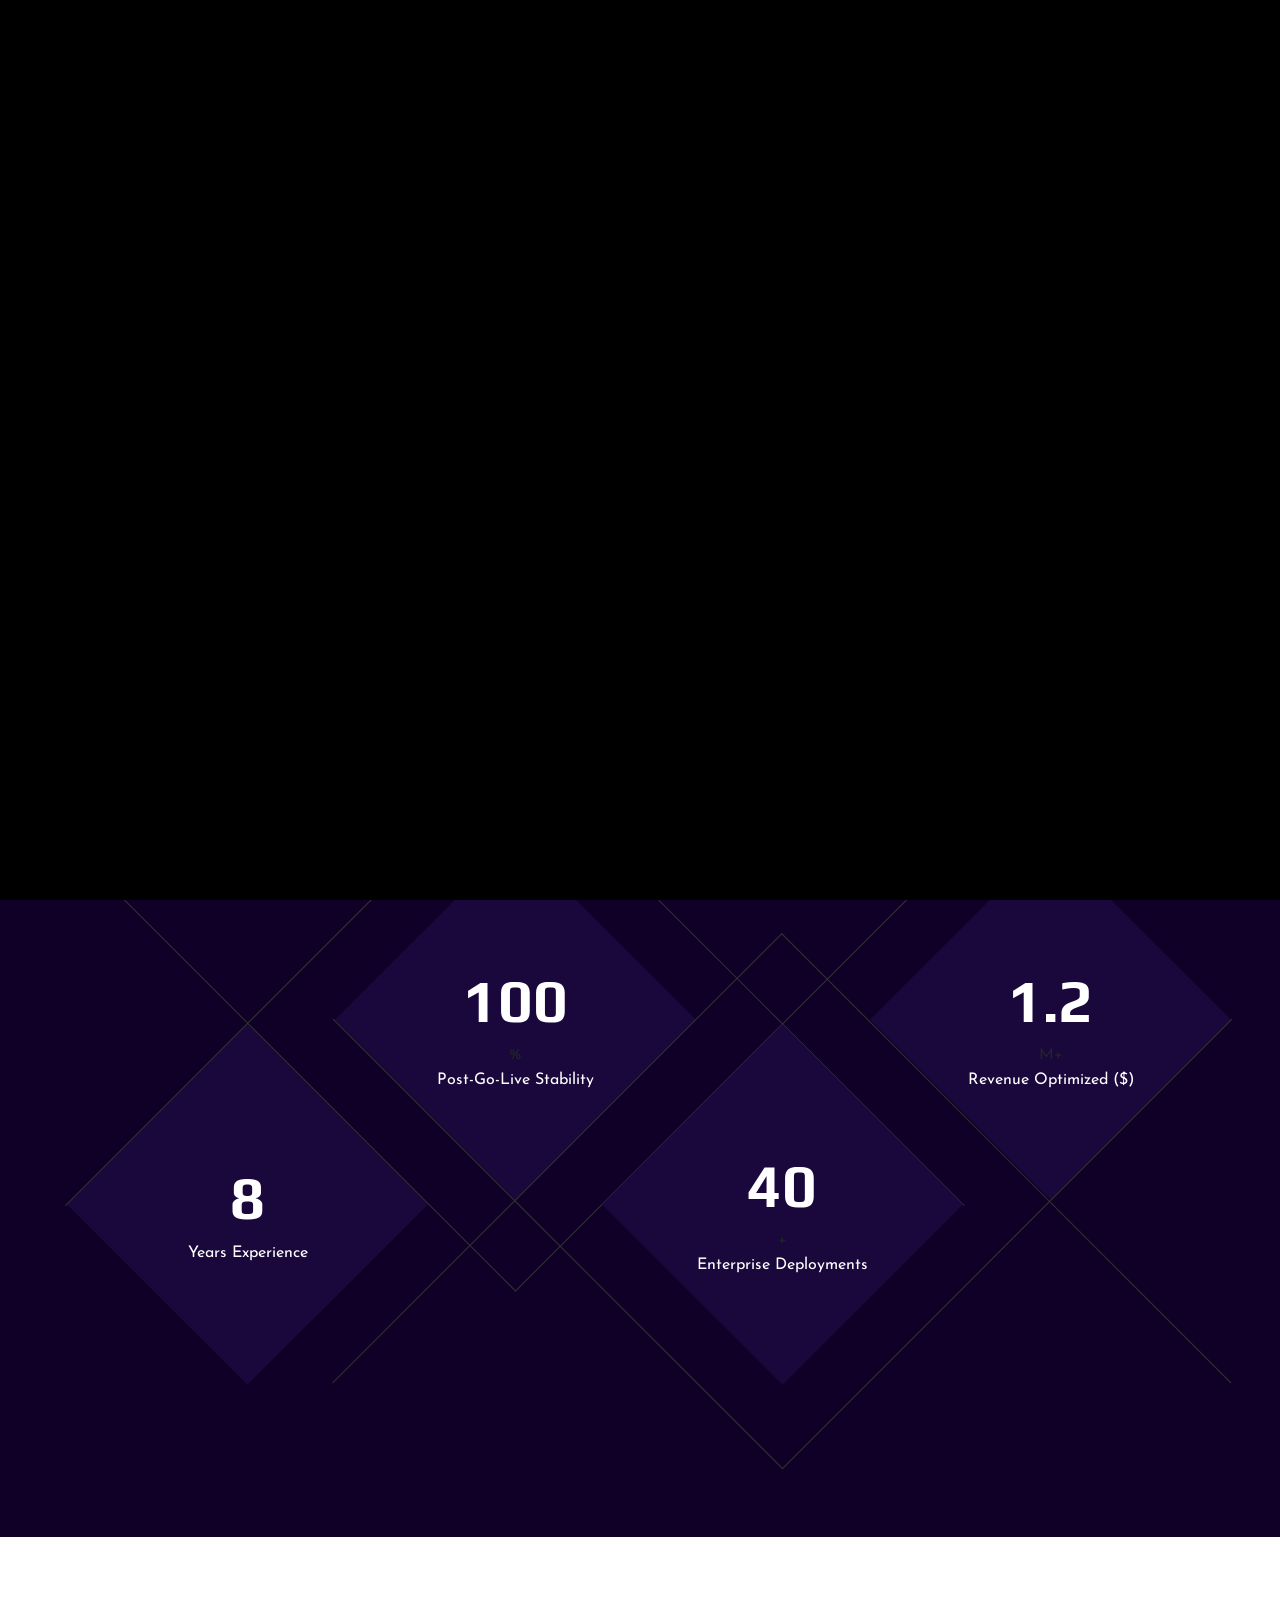
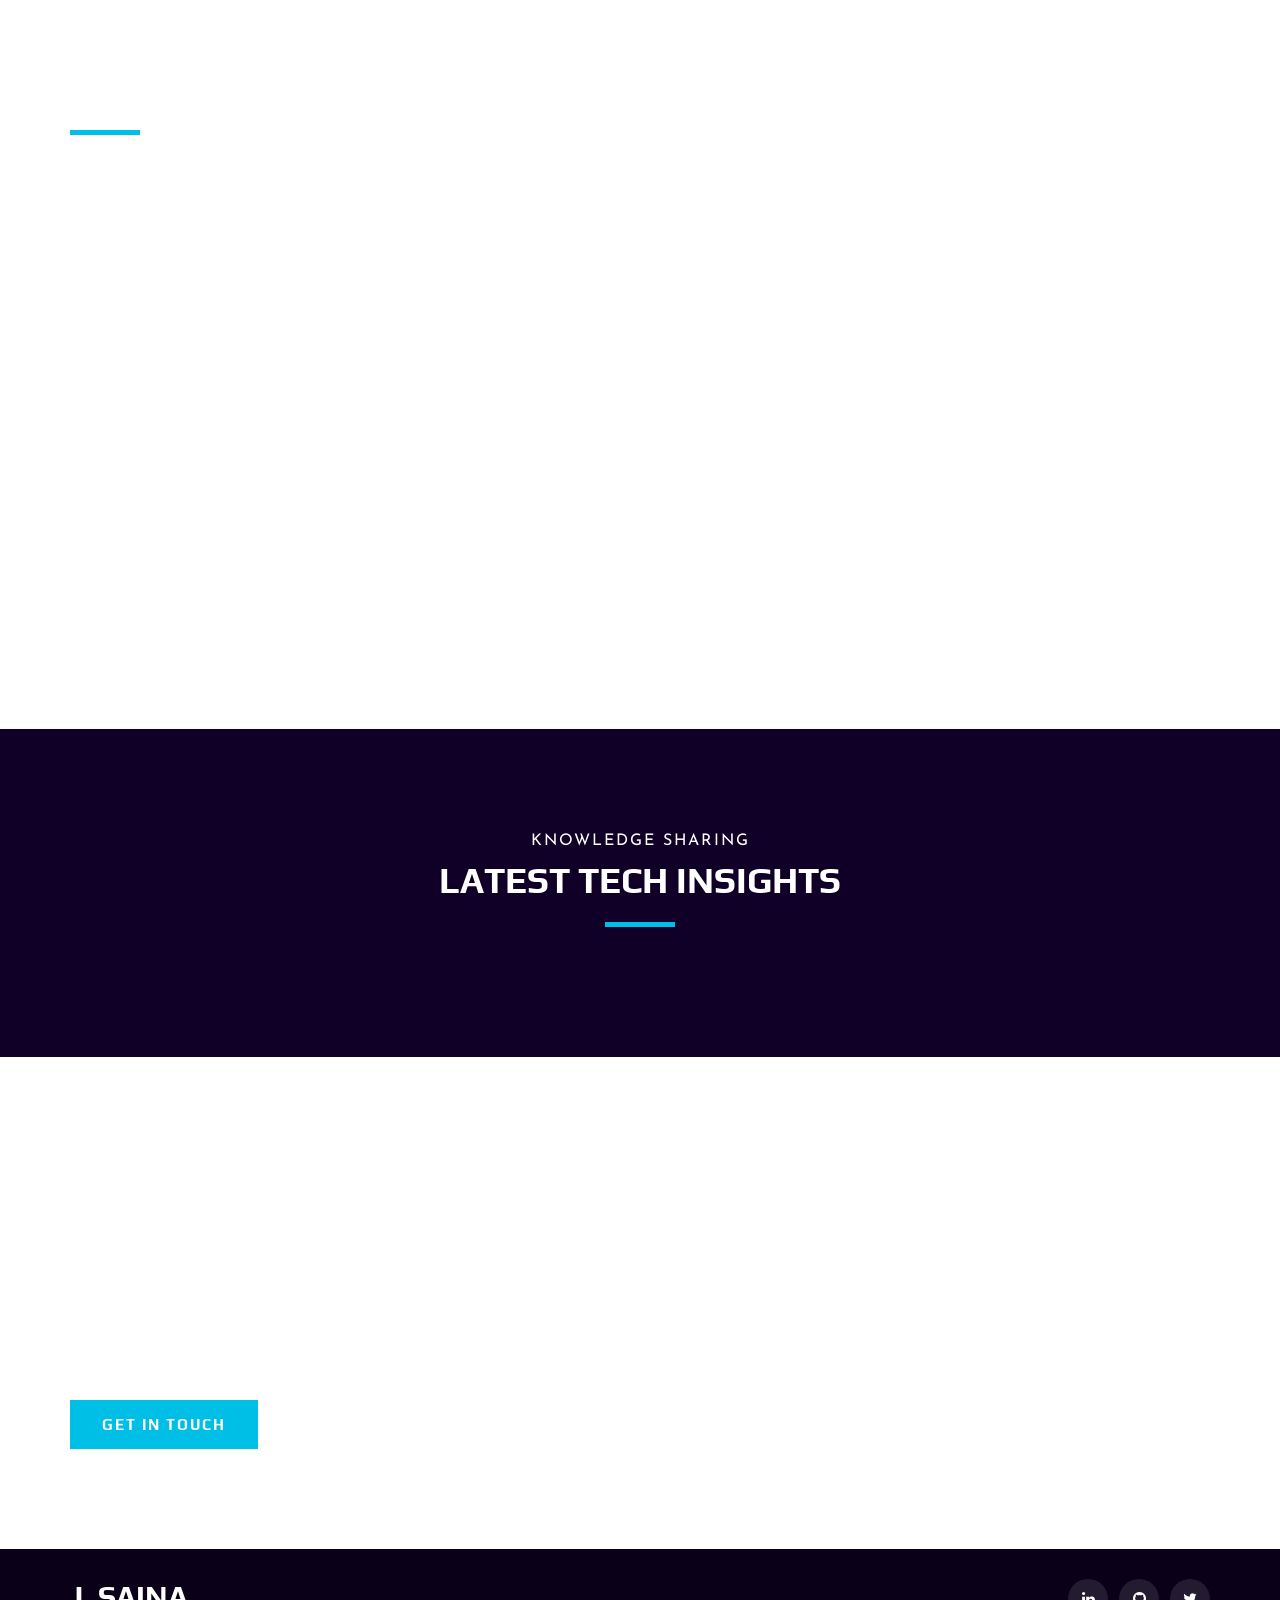
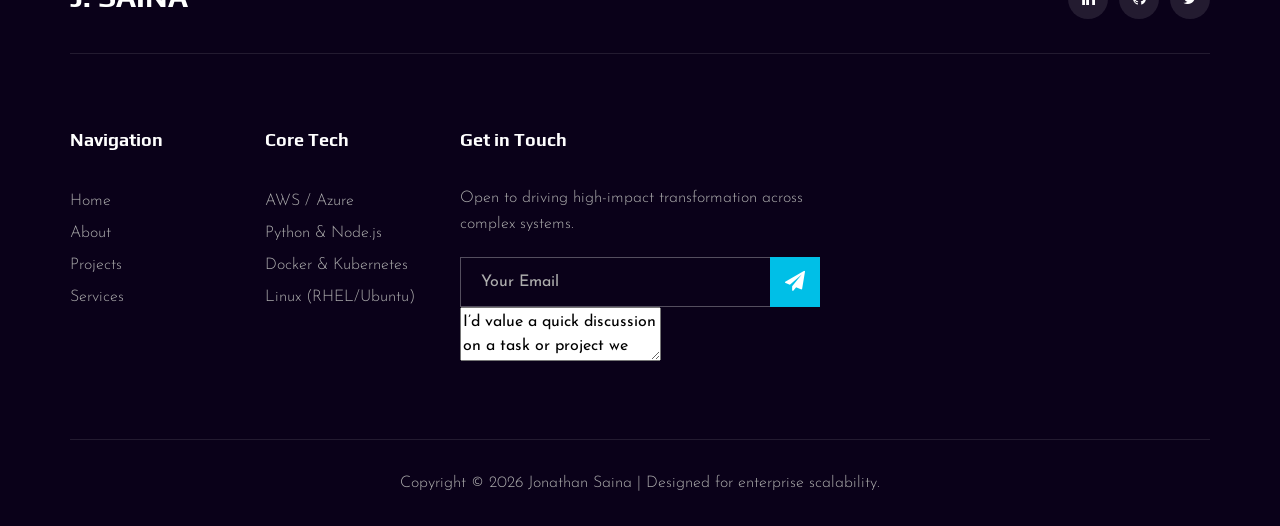
==== index.html @ 9ef4432f "Change title and update footer description Updated the title and modified footer content to reflect " ====
<!DOCTYPE html>
<html lang="en">

<head>
    <meta charset="UTF-8">
    <meta name="description" content="Jonathan Saina - IT Solutions Architect & Linux Engineer">
    <meta name="keywords" content="DevOps, Software Engineering, IT Governance, Data Analytics, Cloud Architecture">
    <meta name="viewport" content="width=device-width, initial-scale=1.0">
    <meta http-equiv="X-UA-Compatible" content="ie=edge">
    <title>Jonathan Saina | Software Engineer</title>

    <link href="https://fonts.googleapis.com/css2?family=Play:wght@400;700&display=swap" rel="stylesheet">
    <link href="https://fonts.googleapis.com/css2?family=Josefin+Sans:wght@300;400;500;600;700&display=swap" rel="stylesheet">

    <link rel="stylesheet" href="css/bootstrap.min.css" type="text/css">
    <link rel="stylesheet" href="css/font-awesome.min.css" type="text/css">
    <link rel="stylesheet" href="css/elegant-icons.css" type="text/css">
    <link rel="stylesheet" href="css/owl.carousel.min.css" type="text/css">
    <link rel="stylesheet" href="css/magnific-popup.css" type="text/css">
    <link rel="stylesheet" href="css/slicknav.min.css" type="text/css">
    <link rel="stylesheet" href="css/style.css" type="text/css">
</head>

<body>
    <div id="preloder">
        <div class="loader"></div>
    </div>

    <header class="header">
        <div class="container">
            <div class="row">
                <div class="col-lg-2">
                    <div class="header__logo">
                        <a href="./index.html"><h3 style="color: white; font-weight: bold;">J. SAINA</h3></a>
                    </div>
                </div>
                <div class="col-lg-10">
                    <div class="header__nav__option">
                        <nav class="header__nav__menu mobile-menu">
                            <ul>
                                <li class="active"><a href="./index.html">Home</a></li>
                                <li><a href="./about.html">About</a></li>
                                <li><a href="./portfolio.html">Projects</a></li>
                                <li><a href="./services.html">Services</a></li>
                                <li><a href="./contact.html">Contact</a></li>
                            </ul>
                        </nav>
                        <div class="header__nav__social">
                            <a href="https://www.linkedin.com/in/sainawj"><i class="fa fa-linkedin"></i></a>
                            <a href="https://github.com/Sainawj"><i class="fa fa-github"></i></a>
                            <a href="mailto:jonathansaina@gmail.com"><i class="fa fa-envelope"></i></a>
                        </div>
                    </div>
                </div>
            </div>
            <div id="mobile-menu-wrap"></div>
        </div>
    </header>

    <section class="hero">
        <div class="hero__slider owl-carousel">
            
                   
            <div class="hero__item set-bg" data-setbg="img/hero/hero-fullstack.jpg">
                <div class="container">
                    <div class="row">
                        <div class="col-lg-6">
                            <div class="hero__text">
                                <h2>Full-Stack Development</h2>
                                <p class="text-white mb-4">Building scalable, end-to-end web applications through seamless integration of frontend interfaces, backend logic, and databases.</p>
                                <a href="#" class="primary-btn">View Projects</a>
                            </div>
                        </div>
                    </div>
                </div>
            </div>
            
            <div class="hero__item set-bg" data-setbg="img/hero/hero-devops.jpg">
                <div class="container">
                    <div class="row">
                        <div class="col-lg-6">
                            <div class="hero__text">
                                <h2>DevOps Engineering</h2>
                                <p class="text-white mb-4">Automating CI/CD pipelines and deploying highly available infrastructure on-prem & Cloud.</p>
                                <a href="./portfolio.html" class="primary-btn">View Projects</a>
                            </div>
                        </div>
                    </div>
                </div>
            </div>
            
            <div class="hero__item set-bg" data-setbg="img/hero/hero-data.jpg">
                <div class="container">
                    <div class="row">
                        <div class="col-lg-6">
                            <div class="hero__text">
                                <h2>Data Analytics</h2>
                                <p class="text-white mb-4">Driving intelligent business decisions through predictive modeling and Power BI visualization.</p>
                                <a href="./portfolio.html" class="primary-btn">See Case Studies</a>
                            </div>
                        </div>
                    </div>
                </div>
            </div>
            
            <div class="hero__item set-bg" data-setbg="img/hero/hero-itgov.jpg">
                <div class="container">
                    <div class="row">
                        <div class="col-lg-6">
                            <div class="hero__text">
                                <h2>IT Governance</h2>
                                <p class="text-white mb-4">Ensuring strategic alignment, risk management, and value delivery through effective frameworks and controls.</p>
                                <a href="./contact.html" class="primary-btn">Let's Connect</a>
                            </div>
                        </div>
                    </div>
                </div>
            </div>

        </div>
    </section>

    <section class="services spad" id="services">
        <div class="container">
            <div class="row">
                <div class="col-lg-4">
                    <div class="services__title">
                        <div class="section-title">
                            <span>Services</span>
                            <h2>What I do.</h2>
                        </div>
                        <p>I deliver end-to-end IT solutions bridging the gap between infrastructure, code, and data. My focus is on operational efficiency, system reliability, and driving actionable enterprise value.</p>
                        <a href="./services.html" class="primary-btn">View all services</a>
                    </div>
                </div>
                <div class="col-lg-8">
                    <div class="row">
                        <div class="col-lg-6 col-md-6 col-sm-6">
                            <div class="services__item">
                                <div class="services__item__icon">
                                    <i class="fa fa-cloud-upload" style="font-size: 40px; color: #007bff;"></i>
                                    <!-- <img src="img/icons/si-1.png" alt=""> -->
                                </div>
                                <h4>Full-Stack Development</h4>
                                <p>Building highly concurrent web apps, RESTful APIs, and microservices using React, Node.js, Python, and scalable databases.</p>
                            </div>
                        </div>
                        <div class="col-lg-6 col-md-6 col-sm-6">
                            <div class="services__item">
                                <div class="services__item__icon">
                                    <i class="fa fa-code" style="font-size: 40px; color: #007bff;"></i>
                                </div>
                                <h4>Cloud & DevOps Engineering</h4>
                                <p>Implementing zero-downtime CI/CD pipelines, container orchestration (Docker/Kubernetes), and infrastructure optimization on AWS/Azure.</p>
                            </div>
                        </div>
                        <div class="col-lg-6 col-md-6 col-sm-6">
                            <div class="services__item">
                                <div class="services__item__icon">
                                    <i class="fa fa-bar-chart" style="font-size: 40px; color: #007bff;"></i>
                                </div>
                                <h4>Machine Learning & Data</h4>
                                <p>Deploying predictive analytics, demand forecasting models, and interactive Power BI dashboards to support data-driven architecture.</p>
                            </div>
                        </div>
                        <div class="col-lg-6 col-md-6 col-sm-6">
                            <div class="services__item">
                                <div class="services__item__icon">
                                    <i class="fa fa-shield" style="font-size: 40px; color: #007bff;"></i>
                                </div>
                                <h4>IT Governance & Change</h4>
                                <p>Facilitating ITIL-aligned change management, CAB sessions, and operational readiness audits to guarantee deployment stability.</p>
                            </div>
                        </div>
                    </div>
                </div>
            </div>
        </div>
    </section>

    <section class="counter">
        <div class="container">
            <div class="counter__content">
                <div class="row">
                    <div class="col-lg-3 col-md-6 col-sm-6">
                        <div class="counter__item">
                            <div class="counter__item__text">
                                <h2 class="counter_num">8</h2>
                                <p>Years Experience</p>
                            </div>
                        </div>
                    </div>
                    <div class="col-lg-3 col-md-6 col-sm-6">
                        <div class="counter__item second__item">
                            <div class="counter__item__text">
                                <h2 class="counter_num">100</h2>
                                <span>%</span>
                                <p>Post-Go-Live Stability</p>
                            </div>
                        </div>
                    </div>
                    <div class="col-lg-3 col-md-6 col-sm-6">
                        <div class="counter__item third__item">
                            <div class="counter__item__text">
                                <h2 class="counter_num">40</h2>
                                <span>+</span>
                                <p>Enterprise Deployments</p>
                            </div>
                        </div>
                    </div>
                    <div class="col-lg-3 col-md-6 col-sm-6">
                        <div class="counter__item four__item">
                            <div class="counter__item__text">
                                <h2 class="counter_num">1.2</h2>
                                <span>M+</span>
                                <p>Revenue Optimized ($)</p>
                            </div>
                        </div>
                    </div>
                </div>
            </div>
        </div>
    </section>

    <section class="team spad set-bg" data-setbg="img/team-bg.jpg">
        <div class="container">
            <div class="row">
                <div class="col-lg-12">
                    <div class="section-title team__title text-center">
                        <span>My Professional Mandate</span>
                        <h2>Architecting Reliability. Driving Innovation.</h2>
                    </div>
                </div>
            </div>

            <div class="row mt-4">
                <div class="col-lg-3 col-md-6 col-sm-6 p-0">
                    <div class="team__item set-bg" data-setbg="img/team/architecture.jpg">
                        <div class="team__item__text">
                            <h4>Architecture</h4>
                            <p>Design scalable, TOGAF-aligned enterprise systems that align perfectly with business intent.</p>
                        </div>
                    </div>
                </div>
                <div class="col-lg-3 col-md-6 col-sm-6 p-0">
                    <div class="team__item team__item--second set-bg" data-setbg="img/team/automation.jpg">
                        <div class="team__item__text">
                            <h4>Automation</h4>
                            <p>Replace manual workloads with robust Python, Bash, and Ansible scripting.</p>
                        </div>
                    </div>
                </div>
                <div class="col-lg-3 col-md-6 col-sm-6 p-0">
                    <div class="team__item team__item--third set-bg" data-setbg="img/team/availability.jpg">
                        <div class="team__item__text">
                            <h4>Availability</h4>
                            <p>Engineer high-availability environments utilizing load balancers, containerization, and strict IAM controls.</p>
                        </div>
                    </div>
                </div>
                <div class="col-lg-3 col-md-6 col-sm-6 p-0">
                    <div class="team__item team__item--four set-bg" data-setbg="img/team/agility.jpg">
                        <div class="team__item__text">
                            <h4>Agility</h4>
                            <p>Lead cross-functional Scrum teams to deliver rapid, iteration-based software solutions.</p>
                        </div>
                    </div>
                </div>
            </div>
        </div>
    </section>

    <section class="latest spad">
        <div class="container">
            <div class="row">
                <div class="col-lg-12">
                    <div class="section-title center-title">
                        <span>Knowledge Sharing</span>
                        <h2>Latest Tech Insights</h2>
                    </div>
                </div>
            </div>
            <div class="row">
                <div class="latest__slider owl-carousel">
                    <div class="col-lg-4">
                        <div class="blog__item latest__item">
                            <h4>Achieving Zero Post-Go-Live Incidents in Enterprise Environments</h4>
                            <ul>
                                <li>Architecture</li>
                                <li>ITIL</li>
                            </ul>
                            <p>A deep dive into how structured CAB validation and operational readiness checks can completely eliminate deployment fallout...</p>
                            <a href="#">Read more <span class="arrow_right"></span></a>
                        </div>
                    </div>
                    <div class="col-lg-4">
                        <div class="blog__item latest__item">
                            <h4>Virtualization ROI: Reducing IT Procurement Costs by 40%</h4>
                            <ul>
                                <li>VMware</li>
                                <li>Cloud Cost Ops</li>
                            </ul>
                            <p>Examining the financial and performance impact of migrating legacy physical infrastructure to scalable virtual servers...</p>
                            <a href="#">Read more <span class="arrow_right"></span></a>
                        </div>
                    </div>
                    <div class="col-lg-4">
                        <div class="blog__item latest__item">
                            <h4>Microservices in Practice: Docker & React E-commerce Scaling</h4>
                            <ul>
                                <li>Node.js</li>
                                <li>Kubernetes</li>
                            </ul>
                            <p>How breaking down monolithic applications into containerized microservices enables faster versioning and robust payment protection...</p>
                            <a href="#">Read more <span class="arrow_right"></span></a>
                        </div>
                    </div>
                </div>
            </div>
        </div>
    </section>

    <section class="callto spad set-bg" data-setbg="img/callto-bg.jpg">
        <div class="container">
            <div class="row">
                <div class="col-lg-8">
                    <div class="callto__text">
                        <h2>Ready to scale your enterprise infrastructure?</h2>
                        <p>Let's build secure, automated, and high-performance solutions together.</p>
                        <a href="./contact.html">Get in Touch</a>
                    </div>
                </div>
            </div>
        </div>
    </section>

    <footer class="footer">
        <div class="container">
            <div class="footer__top">
                <div class="row">
                    <div class="col-lg-6 col-md-6">
                        <div class="footer__top__logo">
                            <a href="#"><h3 style="color: white; font-weight: bold;">J. SAINA</h3></a>
                        </div>
                    </div>
                    <div class="col-lg-6 col-md-6">
                        <div class="footer__top__social">
                            <a href="#"><i class="fa fa-linkedin"></i></a>
                            <a href="#"><i class="fa fa-github"></i></a>
                            <a href="#"><i class="fa fa-twitter"></i></a>
                        </div>
                    </div>
                </div>
            </div>
            <div class="footer__option">
                <div class="row">
                    <div class="col-lg-2 col-md-3 col-sm-3">
                        <div class="footer__option__item">
                            <h5>Navigation</h5>
                            <ul>
                                <li><a href="./index.html">Home</a></li>
                                <li><a href="./about.html">About</a></li>
                                <li><a href="./portfolio.html">Projects</a></li>
                                <li><a href="./services.html">Services</a></li>
                            </ul>
                        </div>
                    </div>
                    <div class="col-lg-2 col-md-3 col-sm-3">
                        <div class="footer__option__item">
                            <h5>Core Tech</h5>
                            <ul>
                                <li><a href="#">AWS / Azure</a></li>
                                <li><a href="#">Python & Node.js</a></li>
                                <li><a href="#">Docker & Kubernetes</a></li>
                                <li><a href="#">Linux (RHEL/Ubuntu)</a></li>
                            </ul>
                        </div>
                    </div>
                    <div class="col-lg-4 col-md-12">
                        <div class="footer__option__item">
                            <h5>Get in Touch</h5>
                            <p>Open to driving high-impact transformation across complex systems.</p>
                            <form action="https://formspree.io/f/xdawybbq" method="POST">
                                <input type="email" name="email" placeholder="Your Email" required>
                                    <textarea name="message">I’d value a quick discussion on a task or project we could collaborate on.</textarea>
                                    <button type="submit"><i class="fa fa-send"></i></button>
                            </form>
                        </div>
                    </div>
                </div>
            </div>
            <div class="footer__copyright">
                <div class="row">
                    <div class="col-lg-12 text-center">
                        <p class="footer__copyright__text">Copyright &copy;
                            <script>
                                document.write(new Date().getFullYear());
                            </script>
                            Jonathan Saina | Designed for enterprise scalability.
                        </p>
                    </div>
                </div>
            </div>
        </div>
    </footer>

    <script src="js/jquery-3.3.1.min.js"></script>
    <script src="js/bootstrap.min.js"></script>
    <script src="js/jquery.magnific-popup.min.js"></script>
    <script src="js/mixitup.min.js"></script>
    <script src="js/masonry.pkgd.min.js"></script>
    <script src="js/jquery.slicknav.js"></script>
    <script src="js/owl.carousel.min.js"></script>
    <script src="js/main.js"></script>
</body>

</html>
---- css/elegant-icons.css ----
@font-face {
	font-family: 'ElegantIcons';
	src:url('../fonts/ElegantIcons.eot');
	src:url('../fonts/ElegantIcons.eot?#iefix') format('embedded-opentype'),
		url('../fonts/ElegantIcons.woff') format('woff'),
		url('../fonts/ElegantIcons.ttf') format('truetype'),
		url('../fonts/ElegantIcons.svg#ElegantIcons') format('svg');
	font-weight: normal;
	font-style: normal;
}

/* Use the following CSS code if you want to use data attributes for inserting your icons */
[data-icon]:before {
	font-family: 'ElegantIcons';
	content: attr(data-icon);
	speak: none;
	font-weight: normal;
	font-variant: normal;
	text-transform: none;
	line-height: 1;
	-webkit-font-smoothing: antialiased;
	-moz-osx-font-smoothing: grayscale;
}

/* Use the following CSS code if you want to have a class per icon */
/*
Instead of a list of all class selectors,
you can use the generic selector below, but it's slower:
[class*="your-class-prefix"] {
*/
.arrow_up, .arrow_down, .arrow_left, .arrow_right, .arrow_left-up, .arrow_right-up, .arrow_right-down, .arrow_left-down, .arrow-up-down, .arrow_up-down_alt, .arrow_left-right_alt, .arrow_left-right, .arrow_expand_alt2, .arrow_expand_alt, .arrow_condense, .arrow_expand, .arrow_move, .arrow_carrot-up, .arrow_carrot-down, .arrow_carrot-left, .arrow_carrot-right, .arrow_carrot-2up, .arrow_carrot-2down, .arrow_carrot-2left, .arrow_carrot-2right, .arrow_carrot-up_alt2, .arrow_carrot-down_alt2, .arrow_carrot-left_alt2, .arrow_carrot-right_alt2, .arrow_carrot-2up_alt2, .arrow_carrot-2down_alt2, .arrow_carrot-2left_alt2, .arrow_carrot-2right_alt2, .arrow_triangle-up, .arrow_triangle-down, .arrow_triangle-left, .arrow_triangle-right, .arrow_triangle-up_alt2, .arrow_triangle-down_alt2, .arrow_triangle-left_alt2, .arrow_triangle-right_alt2, .arrow_back, .icon_minus-06, .icon_plus, .icon_close, .icon_check, .icon_minus_alt2, .icon_plus_alt2, .icon_close_alt2, .icon_check_alt2, .icon_zoom-out_alt, .icon_zoom-in_alt, .icon_search, .icon_box-empty, .icon_box-selected, .icon_minus-box, .icon_plus-box, .icon_box-checked, .icon_circle-empty, .icon_circle-slelected, .icon_stop_alt2, .icon_stop, .icon_pause_alt2, .icon_pause, .icon_menu, .icon_menu-square_alt2, .icon_menu-circle_alt2, .icon_ul, .icon_ol, .icon_adjust-horiz, .icon_adjust-vert, .icon_document_alt, .icon_documents_alt, .icon_pencil, .icon_pencil-edit_alt, .icon_pencil-edit, .icon_folder-alt, .icon_folder-open_alt, .icon_folder-add_alt, .icon_info_alt, .icon_error-oct_alt, .icon_error-circle_alt, .icon_error-triangle_alt, .icon_question_alt2, .icon_question, .icon_comment_alt, .icon_chat_alt, .icon_vol-mute_alt, .icon_volume-low_alt, .icon_volume-high_alt, .icon_quotations, .icon_quotations_alt2, .icon_clock_alt, .icon_lock_alt, .icon_lock-open_alt, .icon_key_alt, .icon_cloud_alt, .icon_cloud-upload_alt, .icon_cloud-download_alt, .icon_image, .icon_images, .icon_lightbulb_alt, .icon_gift_alt, .icon_house_alt, .icon_genius, .icon_mobile, .icon_tablet, .icon_laptop, .icon_desktop, .icon_camera_alt, .icon_mail_alt, .icon_cone_alt, .icon_ribbon_alt, .icon_bag_alt, .icon_creditcard, .icon_cart_alt, .icon_paperclip, .icon_tag_alt, .icon_tags_alt, .icon_trash_alt, .icon_cursor_alt, .icon_mic_alt, .icon_compass_alt, .icon_pin_alt, .icon_pushpin_alt, .icon_map_alt, .icon_drawer_alt, .icon_toolbox_alt, .icon_book_alt, .icon_calendar, .icon_film, .icon_table, .icon_contacts_alt, .icon_headphones, .icon_lifesaver, .icon_piechart, .icon_refresh, .icon_link_alt, .icon_link, .icon_loading, .icon_blocked, .icon_archive_alt, .icon_heart_alt, .icon_star_alt, .icon_star-half_alt, .icon_star, .icon_star-half, .icon_tools, .icon_tool, .icon_cog, .icon_cogs, .arrow_up_alt, .arrow_down_alt, .arrow_left_alt, .arrow_right_alt, .arrow_left-up_alt, .arrow_right-up_alt, .arrow_right-down_alt, .arrow_left-down_alt, .arrow_condense_alt, .arrow_expand_alt3, .arrow_carrot_up_alt, .arrow_carrot-down_alt, .arrow_carrot-left_alt, .arrow_carrot-right_alt, .arrow_carrot-2up_alt, .arrow_carrot-2dwnn_alt, .arrow_carrot-2left_alt, .arrow_carrot-2right_alt, .arrow_triangle-up_alt, .arrow_triangle-down_alt, .arrow_triangle-left_alt, .arrow_triangle-right_alt, .icon_minus_alt, .icon_plus_alt, .icon_close_alt, .icon_check_alt, .icon_zoom-out, .icon_zoom-in, .icon_stop_alt, .icon_menu-square_alt, .icon_menu-circle_alt, .icon_document, .icon_documents, .icon_pencil_alt, .icon_folder, .icon_folder-open, .icon_folder-add, .icon_folder_upload, .icon_folder_download, .icon_info, .icon_error-circle, .icon_error-oct, .icon_error-triangle, .icon_question_alt, .icon_comment, .icon_chat, .icon_vol-mute, .icon_volume-low, .icon_volume-high, .icon_quotations_alt, .icon_clock, .icon_lock, .icon_lock-open, .icon_key, .icon_cloud, .icon_cloud-upload, .icon_cloud-download, .icon_lightbulb, .icon_gift, .icon_house, .icon_camera, .icon_mail, .icon_cone, .icon_ribbon, .icon_bag, .icon_cart, .icon_tag, .icon_tags, .icon_trash, .icon_cursor, .icon_mic, .icon_compass, .icon_pin, .icon_pushpin, .icon_map, .icon_drawer, .icon_toolbox, .icon_book, .icon_contacts, .icon_archive, .icon_heart, .icon_profile, .icon_group, .icon_grid-2x2, .icon_grid-3x3, .icon_music, .icon_pause_alt, .icon_phone, .icon_upload, .icon_download, .social_facebook, .social_twitter, .social_pinterest, .social_googleplus, .social_tumblr, .social_tumbleupon, .social_wordpress, .social_instagram, .social_dribbble, .social_vimeo, .social_linkedin, .social_rss, .social_deviantart, .social_share, .social_myspace, .social_skype, .social_youtube, .social_picassa, .social_googledrive, .social_flickr, .social_blogger, .social_spotify, .social_delicious, .social_facebook_circle, .social_twitter_circle, .social_pinterest_circle, .social_googleplus_circle, .social_tumblr_circle, .social_stumbleupon_circle, .social_wordpress_circle, .social_instagram_circle, .social_dribbble_circle, .social_vimeo_circle, .social_linkedin_circle, .social_rss_circle, .social_deviantart_circle, .social_share_circle, .social_myspace_circle, .social_skype_circle, .social_youtube_circle, .social_picassa_circle, .social_googledrive_alt2, .social_flickr_circle, .social_blogger_circle, .social_spotify_circle, .social_delicious_circle, .social_facebook_square, .social_twitter_square, .social_pinterest_square, .social_googleplus_square, .social_tumblr_square, .social_stumbleupon_square, .social_wordpress_square, .social_instagram_square, .social_dribbble_square, .social_vimeo_square, .social_linkedin_square, .social_rss_square, .social_deviantart_square, .social_share_square, .social_myspace_square, .social_skype_square, .social_youtube_square, .social_picassa_square, .social_googledrive_square, .social_flickr_square, .social_blogger_square, .social_spotify_square, .social_delicious_square, .icon_printer, .icon_calulator, .icon_building, .icon_floppy, .icon_drive, .icon_search-2, .icon_id, .icon_id-2, .icon_puzzle, .icon_like, .icon_dislike, .icon_mug, .icon_currency, .icon_wallet, .icon_pens, .icon_easel, .icon_flowchart, .icon_datareport, .icon_briefcase, .icon_shield, .icon_percent, .icon_globe, .icon_globe-2, .icon_target, .icon_hourglass, .icon_balance, .icon_rook, .icon_printer-alt, .icon_calculator_alt, .icon_building_alt, .icon_floppy_alt, .icon_drive_alt, .icon_search_alt, .icon_id_alt, .icon_id-2_alt, .icon_puzzle_alt, .icon_like_alt, .icon_dislike_alt, .icon_mug_alt, .icon_currency_alt, .icon_wallet_alt, .icon_pens_alt, .icon_easel_alt, .icon_flowchart_alt, .icon_datareport_alt, .icon_briefcase_alt, .icon_shield_alt, .icon_percent_alt, .icon_globe_alt, .icon_clipboard {
	font-family: 'ElegantIcons';
	speak: none;
	font-style: normal;
	font-weight: normal;
	font-variant: normal;
	text-transform: none;
	line-height: 1;
	-webkit-font-smoothing: antialiased;
}
.arrow_up:before {
	content: "\21";
}
.arrow_down:before {
	content: "\22";
}
.arrow_left:before {
	content: "\23";
}
.arrow_right:before {
	content: "\24";
}
.arrow_left-up:before {
	content: "\25";
}
.arrow_right-up:before {
	content: "\26";
}
.arrow_right-down:before {
	content: "\27";
}
.arrow_left-down:before {
	content: "\28";
}
.arrow-up-down:before {
	content: "\29";
}
.arrow_up-down_alt:before {
	content: "\2a";
}
.arrow_left-right_alt:before {
	content: "\2b";
}
.arrow_left-right:before {
	content: "\2c";
}
.arrow_expand_alt2:before {
	content: "\2d";
}
.arrow_expand_alt:before {
	content: "\2e";
}
.arrow_condense:before {
	content: "\2f";
}
.arrow_expand:before {
	content: "\30";
}
.arrow_move:before {
	content: "\31";
}
.arrow_carrot-up:before {
	content: "\32";
}
.arrow_carrot-down:before {
	content: "\33";
}
.arrow_carrot-left:before {
	content: "\34";
}
.arrow_carrot-right:before {
	content: "\35";
}
.arrow_carrot-2up:before {
	content: "\36";
}
.arrow_carrot-2down:before {
	content: "\37";
}
.arrow_carrot-2left:before {
	content: "\38";
}
.arrow_carrot-2right:before {
	content: "\39";
}
.arrow_carrot-up_alt2:before {
	content: "\3a";
}
.arrow_carrot-down_alt2:before {
	content: "\3b";
}
.arrow_carrot-left_alt2:before {
	content: "\3c";
}
.arrow_carrot-right_alt2:before {
	content: "\3d";
}
.arrow_carrot-2up_alt2:before {
	content: "\3e";
}
.arrow_carrot-2down_alt2:before {
	content: "\3f";
}
.arrow_carrot-2left_alt2:before {
	content: "\40";
}
.arrow_carrot-2right_alt2:before {
	content: "\41";
}
.arrow_triangle-up:before {
	content: "\42";
}
.arrow_triangle-down:before {
	content: "\43";
}
.arrow_triangle-left:before {
	content: "\44";
}
.arrow_triangle-right:before {
	content: "\45";
}
.arrow_triangle-up_alt2:before {
	content: "\46";
}
.arrow_triangle-down_alt2:before {
	content: "\47";
}
.arrow_triangle-left_alt2:before {
	content: "\48";
}
.arrow_triangle-right_alt2:before {
	content: "\49";
}
.arrow_back:before {
	content: "\4a";
}
.icon_minus-06:before {
	content: "\4b";
}
.icon_plus:before {
	content: "\4c";
}
.icon_close:before {
	content: "\4d";
}
.icon_check:before {
	content: "\4e";
}
.icon_minus_alt2:before {
	content: "\4f";
}
.icon_plus_alt2:before {
	content: "\50";
}
.icon_close_alt2:before {
	content: "\51";
}
.icon_check_alt2:before {
	content: "\52";
}
.icon_zoom-out_alt:before {
	content: "\53";
}
.icon_zoom-in_alt:before {
	content: "\54";
}
.icon_search:before {
	content: "\55";
}
.icon_box-empty:before {
	content: "\56";
}
.icon_box-selected:before {
	content: "\57";
}
.icon_minus-box:before {
	content: "\58";
}
.icon_plus-box:before {
	content: "\59";
}
.icon_box-checked:before {
	content: "\5a";
}
.icon_circle-empty:before {
	content: "\5b";
}
.icon_circle-slelected:before {
	content: "\5c";
}
.icon_stop_alt2:before {
	content: "\5d";
}
.icon_stop:before {
	content: "\5e";
}
.icon_pause_alt2:before {
	content: "\5f";
}
.icon_pause:before {
	content: "\60";
}
.icon_menu:before {
	content: "\61";
}
.icon_menu-square_alt2:before {
	content: "\62";
}
.icon_menu-circle_alt2:before {
	content: "\63";
}
.icon_ul:before {
	content: "\64";
}
.icon_ol:before {
	content: "\65";
}
.icon_adjust-horiz:before {
	content: "\66";
}
.icon_adjust-vert:before {
	content: "\67";
}
.icon_document_alt:before {
	content: "\68";
}
.icon_documents_alt:before {
	content: "\69";
}
.icon_pencil:before {
	content: "\6a";
}
.icon_pencil-edit_alt:before {
	content: "\6b";
}
.icon_pencil-edit:before {
	content: "\6c";
}
.icon_folder-alt:before {
	content: "\6d";
}
.icon_folder-open_alt:before {
	content: "\6e";
}
.icon_folder-add_alt:before {
	content: "\6f";
}
.icon_info_alt:before {
	content: "\70";
}
.icon_error-oct_alt:before {
	content: "\71";
}
.icon_error-circle_alt:before {
	content: "\72";
}
.icon_error-triangle_alt:before {
	content: "\73";
}
.icon_question_alt2:before {
	content: "\74";
}
.icon_question:before {
	content: "\75";
}
.icon_comment_alt:before {
	content: "\76";
}
.icon_chat_alt:before {
	content: "\77";
}
.icon_vol-mute_alt:before {
	content: "\78";
}
.icon_volume-low_alt:before {
	content: "\79";
}
.icon_volume-high_alt:before {
	content: "\7a";
}
.icon_quotations:before {
	content: "\7b";
}
.icon_quotations_alt2:before {
	content: "\7c";
}
.icon_clock_alt:before {
	content: "\7d";
}
.icon_lock_alt:before {
	content: "\7e";
}
.icon_lock-open_alt:before {
	content: "\e000";
}
.icon_key_alt:before {
	content: "\e001";
}
.icon_cloud_alt:before {
	content: "\e002";
}
.icon_cloud-upload_alt:before {
	content: "\e003";
}
.icon_cloud-download_alt:before {
	content: "\e004";
}
.icon_image:before {
	content: "\e005";
}
.icon_images:before {
	content: "\e006";
}
.icon_lightbulb_alt:before {
	content: "\e007";
}
.icon_gift_alt:before {
	content: "\e008";
}
.icon_house_alt:before {
	content: "\e009";
}
.icon_genius:before {
	content: "\e00a";
}
.icon_mobile:before {
	content: "\e00b";
}
.icon_tablet:before {
	content: "\e00c";
}
.icon_laptop:before {
	content: "\e00d";
}
.icon_desktop:before {
	content: "\e00e";
}
.icon_camera_alt:before {
	content: "\e00f";
}
.icon_mail_alt:before {
	content: "\e010";
}
.icon_cone_alt:before {
	content: "\e011";
}
.icon_ribbon_alt:before {
	content: "\e012";
}
.icon_bag_alt:before {
	content: "\e013";
}
.icon_creditcard:before {
	content: "\e014";
}
.icon_cart_alt:before {
	content: "\e015";
}
.icon_paperclip:before {
	content: "\e016";
}
.icon_tag_alt:before {
	content: "\e017";
}
.icon_tags_alt:before {
	content: "\e018";
}
.icon_trash_alt:before {
	content: "\e019";
}
.icon_cursor_alt:before {
	content: "\e01a";
}
.icon_mic_alt:before {
	content: "\e01b";
}
.icon_compass_alt:before {
	content: "\e01c";
}
.icon_pin_alt:before {
	content: "\e01d";
}
.icon_pushpin_alt:before {
	content: "\e01e";
}
.icon_map_alt:before {
	content: "\e01f";
}
.icon_drawer_alt:before {
	content: "\e020";
}
.icon_toolbox_alt:before {
	content: "\e021";
}
.icon_book_alt:before {
	content: "\e022";
}
.icon_calendar:before {
	content: "\e023";
}
.icon_film:before {
	content: "\e024";
}
.icon_table:before {
	content: "\e025";
}
.icon_contacts_alt:before {
	content: "\e026";
}
.icon_headphones:before {
	content: "\e027";
}
.icon_lifesaver:before {
	content: "\e028";
}
.icon_piechart:before {
	content: "\e029";
}
.icon_refresh:before {
	content: "\e02a";
}
.icon_link_alt:before {
	content: "\e02b";
}
.icon_link:before {
	content: "\e02c";
}
.icon_loading:before {
	content: "\e02d";
}
.icon_blocked:before {
	content: "\e02e";
}
.icon_archive_alt:before {
	content: "\e02f";
}
.icon_heart_alt:before {
	content: "\e030";
}
.icon_star_alt:before {
	content: "\e031";
}
.icon_star-half_alt:before {
	content: "\e032";
}
.icon_star:before {
	content: "\e033";
}
.icon_star-half:before {
	content: "\e034";
}
.icon_tools:before {
	content: "\e035";
}
.icon_tool:before {
	content: "\e036";
}
.icon_cog:before {
	content: "\e037";
}
.icon_cogs:before {
	content: "\e038";
}
.arrow_up_alt:before {
	content: "\e039";
}
.arrow_down_alt:before {
	content: "\e03a";
}
.arrow_left_alt:before {
	content: "\e03b";
}
.arrow_right_alt:before {
	content: "\e03c";
}
.arrow_left-up_alt:before {
	content: "\e03d";
}
.arrow_right-up_alt:before {
	content: "\e03e";
}
.arrow_right-down_alt:before {
	content: "\e03f";
}
.arrow_left-down_alt:before {
	content: "\e040";
}
.arrow_condense_alt:before {
	content: "\e041";
}
.arrow_expand_alt3:before {
	content: "\e042";
}
.arrow_carrot_up_alt:before {
	content: "\e043";
}
.arrow_carrot-down_alt:before {
	content: "\e044";
}
.arrow_carrot-left_alt:before {
	content: "\e045";
}
.arrow_carrot-right_alt:before {
	content: "\e046";
}
.arrow_carrot-2up_alt:before {
	content: "\e047";
}
.arrow_carrot-2dwnn_alt:before {
	content: "\e048";
}
.arrow_carrot-2left_alt:before {
	content: "\e049";
}
.arrow_carrot-2right_alt:before {
	content: "\e04a";
}
.arrow_triangle-up_alt:before {
	content: "\e04b";
}
.arrow_triangle-down_alt:before {
	content: "\e04c";
}
.arrow_triangle-left_alt:before {
	content: "\e04d";
}
.arrow_triangle-right_alt:before {
	content: "\e04e";
}
.icon_minus_alt:before {
	content: "\e04f";
}
.icon_plus_alt:before {
	content: "\e050";
}
.icon_close_alt:before {
	content: "\e051";
}
.icon_check_alt:before {
	content: "\e052";
}
.icon_zoom-out:before {
	content: "\e053";
}
.icon_zoom-in:before {
	content: "\e054";
}
.icon_stop_alt:before {
	content: "\e055";
}
.icon_menu-square_alt:before {
	content: "\e056";
}
.icon_menu-circle_alt:before {
	content: "\e057";
}
.icon_document:before {
	content: "\e058";
}
.icon_documents:before {
	content: "\e059";
}
.icon_pencil_alt:before {
	content: "\e05a";
}
.icon_folder:before {
	content: "\e05b";
}
.icon_folder-open:before {
	content: "\e05c";
}
.icon_folder-add:before {
	content: "\e05d";
}
.icon_folder_upload:before {
	content: "\e05e";
}
.icon_folder_download:before {
	content: "\e05f";
}
.icon_info:before {
	content: "\e060";
}
.icon_error-circle:before {
	content: "\e061";
}
.icon_error-oct:before {
	content: "\e062";
}
.icon_error-triangle:before {
	content: "\e063";
}
.icon_question_alt:before {
	content: "\e064";
}
.icon_comment:before {
	content: "\e065";
}
.icon_chat:before {
	content: "\e066";
}
.icon_vol-mute:before {
	content: "\e067";
}
.icon_volume-low:before {
	content: "\e068";
}
.icon_volume-high:before {
	content: "\e069";
}
.icon_quotations_alt:before {
	content: "\e06a";
}
.icon_clock:before {
	content: "\e06b";
}
.icon_lock:before {
	content: "\e06c";
}
.icon_lock-open:before {
	content: "\e06d";
}
.icon_key:before {
	content: "\e06e";
}
.icon_cloud:before {
	content: "\e06f";
}
.icon_cloud-upload:before {
	content: "\e070";
}
.icon_cloud-download:before {
	content: "\e071";
}
.icon_lightbulb:before {
	content: "\e072";
}
.icon_gift:before {
	content: "\e073";
}
.icon_house:before {
	content: "\e074";
}
.icon_camera:before {
	content: "\e075";
}
.icon_mail:before {
	content: "\e076";
}
.icon_cone:before {
	content: "\e077";
}
.icon_ribbon:before {
	content: "\e078";
}
.icon_bag:before {
	content: "\e079";
}
.icon_cart:before {
	content: "\e07a";
}
.icon_tag:before {
	content: "\e07b";
}
.icon_tags:before {
	content: "\e07c";
}
.icon_trash:before {
	content: "\e07d";
}
.icon_cursor:before {
	content: "\e07e";
}
.icon_mic:before {
	content: "\e07f";
}
.icon_compass:before {
	content: "\e080";
}
.icon_pin:before {
	content: "\e081";
}
.icon_pushpin:before {
	content: "\e082";
}
.icon_map:before {
	content: "\e083";
}
.icon_drawer:before {
	content: "\e084";
}
.icon_toolbox:before {
	content: "\e085";
}
.icon_book:before {
	content: "\e086";
}
.icon_contacts:before {
	content: "\e087";
}
.icon_archive:before {
	content: "\e088";
}
.icon_heart:before {
	content: "\e089";
}
.icon_profile:before {
	content: "\e08a";
}
.icon_group:before {
	content: "\e08b";
}
.icon_grid-2x2:before {
	content: "\e08c";
}
.icon_grid-3x3:before {
	content: "\e08d";
}
.icon_music:before {
	content: "\e08e";
}
.icon_pause_alt:before {
	content: "\e08f";
}
.icon_phone:before {
	content: "\e090";
}
.icon_upload:before {
	content: "\e091";
}
.icon_download:before {
	content: "\e092";
}
.social_facebook:before {
	content: "\e093";
}
.social_twitter:before {
	content: "\e094";
}
.social_pinterest:before {
	content: "\e095";
}
.social_googleplus:before {
	content: "\e096";
}
.social_tumblr:before {
	content: "\e097";
}
.social_tumbleupon:before {
	content: "\e098";
}
.social_wordpress:before {
	content: "\e099";
}
.social_instagram:before {
	content: "\e09a";
}
.social_dribbble:before {
	content: "\e09b";
}
.social_vimeo:before {
	content: "\e09c";
}
.social_linkedin:before {
	content: "\e09d";
}
.social_rss:before {
	content: "\e09e";
}
.social_deviantart:before {
	content: "\e09f";
}
.social_share:before {
	content: "\e0a0";
}
.social_myspace:before {
	content: "\e0a1";
}
.social_skype:before {
	content: "\e0a2";
}
.social_youtube:before {
	content: "\e0a3";
}
.social_picassa:before {
	content: "\e0a4";
}
.social_googledrive:before {
	content: "\e0a5";
}
.social_flickr:before {
	content: "\e0a6";
}
.social_blogger:before {
	content: "\e0a7";
}
.social_spotify:before {
	content: "\e0a8";
}
.social_delicious:before {
	content: "\e0a9";
}
.social_facebook_circle:before {
	content: "\e0aa";
}
.social_twitter_circle:before {
	content: "\e0ab";
}
.social_pinterest_circle:before {
	content: "\e0ac";
}
.social_googleplus_circle:before {
	content: "\e0ad";
}
.social_tumblr_circle:before {
	content: "\e0ae";
}
.social_stumbleupon_circle:before {
	content: "\e0af";
}
.social_wordpress_circle:before {
	content: "\e0b0";
}
.social_instagram_circle:before {
	content: "\e0b1";
}
.social_dribbble_circle:before {
	content: "\e0b2";
}
.social_vimeo_circle:before {
	content: "\e0b3";
}
.social_linkedin_circle:before {
	content: "\e0b4";
}
.social_rss_circle:before {
	content: "\e0b5";
}
.social_deviantart_circle:before {
	content: "\e0b6";
}
.social_share_circle:before {
	content: "\e0b7";
}
.social_myspace_circle:before {
	content: "\e0b8";
}
.social_skype_circle:before {
	content: "\e0b9";
}
.social_youtube_circle:before {
	content: "\e0ba";
}
.social_picassa_circle:before {
	content: "\e0bb";
}
.social_googledrive_alt2:before {
	content: "\e0bc";
}
.social_flickr_circle:before {
	content: "\e0bd";
}
.social_blogger_circle:before {
	content: "\e0be";
}
.social_spotify_circle:before {
	content: "\e0bf";
}
.social_delicious_circle:before {
	content: "\e0c0";
}
.social_facebook_square:before {
	content: "\e0c1";
}
.social_twitter_square:before {
	content: "\e0c2";
}
.social_pinterest_square:before {
	content: "\e0c3";
}
.social_googleplus_square:before {
	content: "\e0c4";
}
.social_tumblr_square:before {
	content: "\e0c5";
}
.social_stumbleupon_square:before {
	content: "\e0c6";
}
.social_wordpress_square:before {
	content: "\e0c7";
}
.social_instagram_square:before {
	content: "\e0c8";
}
.social_dribbble_square:before {
	content: "\e0c9";
}
.social_vimeo_square:before {
	content: "\e0ca";
}
.social_linkedin_square:before {
	content: "\e0cb";
}
.social_rss_square:before {
	content: "\e0cc";
}
.social_deviantart_square:before {
	content: "\e0cd";
}
.social_share_square:before {
	content: "\e0ce";
}
.social_myspace_square:before {
	content: "\e0cf";
}
.social_skype_square:before {
	content: "\e0d0";
}
.social_youtube_square:before {
	content: "\e0d1";
}
.social_picassa_square:before {
	content: "\e0d2";
}
.social_googledrive_square:before {
	content: "\e0d3";
}
.social_flickr_square:before {
	content: "\e0d4";
}
.social_blogger_square:before {
	content: "\e0d5";
}
.social_spotify_square:before {
	content: "\e0d6";
}
.social_delicious_square:before {
	content: "\e0d7";
}
.icon_printer:before {
	content: "\e103";
}
.icon_calulator:before {
	content: "\e0ee";
}
.icon_building:before {
	content: "\e0ef";
}
.icon_floppy:before {
	content: "\e0e8";
}
.icon_drive:before {
	content: "\e0ea";
}
.icon_search-2:before {
	content: "\e101";
}
.icon_id:before {
	content: "\e107";
}
.icon_id-2:before {
	content: "\e108";
}
.icon_puzzle:before {
	content: "\e102";
}
.icon_like:before {
	content: "\e106";
}
.icon_dislike:before {
	content: "\e0eb";
}
.icon_mug:before {
	content: "\e105";
}
.icon_currency:before {
	content: "\e0ed";
}
.icon_wallet:before {
	content: "\e100";
}
.icon_pens:before {
	content: "\e104";
}
.icon_easel:before {
	content: "\e0e9";
}
.icon_flowchart:before {
	content: "\e109";
}
.icon_datareport:before {
	content: "\e0ec";
}
.icon_briefcase:before {
	content: "\e0fe";
}
.icon_shield:before {
	content: "\e0f6";
}
.icon_percent:before {
	content: "\e0fb";
}
.icon_globe:before {
	content: "\e0e2";
}
.icon_globe-2:before {
	content: "\e0e3";
}
.icon_target:before {
	content: "\e0f5";
}
.icon_hourglass:before {
	content: "\e0e1";
}
.icon_balance:before {
	content: "\e0ff";
}
.icon_rook:before {
	content: "\e0f8";
}
.icon_printer-alt:before {
	content: "\e0fa";
}
.icon_calculator_alt:before {
	content: "\e0e7";
}
.icon_building_alt:before {
	content: "\e0fd";
}
.icon_floppy_alt:before {
	content: "\e0e4";
}
.icon_drive_alt:before {
	content: "\e0e5";
}
.icon_search_alt:before {
	content: "\e0f7";
}
.icon_id_alt:before {
	content: "\e0e0";
}
.icon_id-2_alt:before {
	content: "\e0fc";
}
.icon_puzzle_alt:before {
	content: "\e0f9";
}
.icon_like_alt:before {
	content: "\e0dd";
}
.icon_dislike_alt:before {
	content: "\e0f1";
}
.icon_mug_alt:before {
	content: "\e0dc";
}
.icon_currency_alt:before {
	content: "\e0f3";
}
.icon_wallet_alt:before {
	content: "\e0d8";
}
.icon_pens_alt:before {
	content: "\e0db";
}
.icon_easel_alt:before {
	content: "\e0f0";
}
.icon_flowchart_alt:before {
	content: "\e0df";
}
.icon_datareport_alt:before {
	content: "\e0f2";
}
.icon_briefcase_alt:before {
	content: "\e0f4";
}
.icon_shield_alt:before {
	content: "\e0d9";
}
.icon_percent_alt:before {
	content: "\e0da";
}
.icon_globe_alt:before {
	content: "\e0de";
}
.icon_clipboard:before {
	content: "\e0e6";
}


	.glyph {
		float: left;
		text-align: center;
		padding: .75em;
		margin: .4em 1.5em .75em 0;
		width: 6em;
text-shadow: none;
	}
        .glyph_big {
        font-size: 128px;
        color: #59c5dc;
        float: left;
        margin-right: 20px;
        }

        .glyph div { padding-bottom: 10px;}

	.glyph input {
		font-family: consolas, monospace;
		font-size: 12px;
		width: 100%;
		text-align: center;
		border: 0;
		box-shadow: 0 0 0 1px #ccc;
		padding: .2em;
                -moz-border-radius: 5px;
                -webkit-border-radius: 5px;
	}
	.centered {
		margin-left: auto;
		margin-right: auto;
	}
	.glyph .fs1 {
		font-size: 2em;
	}
---- css/style.css ----
/******************************************************************
  Template Name: Dreams
  Description: Dreams wedding template
  Author: Colorib
  Author URI: https://colorlib.com/
  Version: 1.0
  Created: Colorib
******************************************************************/
/*------------------------------------------------------------------
[Table of contents]

1.  Template default CSS
	1.1	Variables
	1.2	Mixins
	1.3	Flexbox
	1.4	Reset
2.  Helper Css
3.  Header Section
4.  Hero Section
5.  Services Section
6.  Counter Section
7.  Team Section
8.  Latest Section
9.  Contact
10.  Footer Style
-------------------------------------------------------------------*/
/*----------------------------------------*/
/* Template default CSS
/*----------------------------------------*/
html,
body {
  height: 100%;
  font-family: "Josefin Sans", sans-serif;
  -webkit-font-smoothing: antialiased;
}

h1,
h2,
h3,
h4,
h5,
h6 {
  margin: 0;
  color: #111111;
  font-weight: 400;
  font-family: "Play", sans-serif;
}

h1 {
  font-size: 70px;
}

h2 {
  font-size: 36px;
}

h3 {
  font-size: 30px;
}

h4 {
  font-size: 24px;
}

h5 {
  font-size: 18px;
}

h6 {
  font-size: 16px;
}

p {
  font-size: 16px;
  font-family: "Josefin Sans", sans-serif;
  color: #adadad;
  font-weight: 400;
  line-height: 26px;
  margin: 0 0 15px 0;
}

img {
  max-width: 100%;
}

input:focus,
select:focus,
button:focus,
textarea:focus {
  outline: none;
}

a:hover,
a:focus {
  text-decoration: none;
  outline: none;
  color: #fff;
}

ul,
ol {
  padding: 0;
  margin: 0;
}

/*---------------------
  Helper CSS
-----------------------*/
.section-title {
  margin-bottom: 50px;
}
.section-title.center-title {
  text-align: center;
}
.section-title.center-title h2:after {
  right: 0;
  margin: 0 auto;
}
.section-title span {
  color: #ffffff;
  display: block;
  font-size: 16px;
  letter-spacing: 2px;
  text-transform: uppercase;
  margin-bottom: 6px;
}
.section-title h2 {
  color: #ffffff;
  font-weight: 700;
  text-transform: uppercase;
  position: relative;
  padding-bottom: 25px;
}
.section-title h2:after {
  position: absolute;
  left: 0;
  bottom: 0;
  height: 5px;
  width: 70px;
  background: #00bfe7;
  content: "";
}

.set-bg {
  background-repeat: no-repeat;
  background-size: cover;
  background-position: top center;
}

.spad {
  padding-top: 100px;
  padding-bottom: 100px;
}

.text-white h1,
.text-white h2,
.text-white h3,
.text-white h4,
.text-white h5,
.text-white h6,
.text-white p,
.text-white span,
.text-white li,
.text-white a {
  color: #fff;
}

/* buttons */
.primary-btn {
  display: inline-block;
  font-size: 15px;
  font-family: "Play", sans-serif;
  font-weight: 700;
  padding: 14px 32px 12px;
  color: #ffffff;
  text-transform: uppercase;
  letter-spacing: 2px;
  position: relative;
  z-index: 1;
}
.primary-btn:hover:before {
  height: 100%;
  width: 100%;
}
.primary-btn:hover:after {
  height: 100%;
  width: 100%;
}
.primary-btn:before {
  position: absolute;
  left: 0;
  top: 0;
  height: 30px;
  width: 30px;
  border-left: 2px solid #00bfe7;
  border-top: 2px solid #00bfe7;
  content: "";
  z-index: -1;
  -webkit-transition: all, 0.7s;
  -o-transition: all, 0.7s;
  transition: all, 0.7s;
}
.primary-btn:after {
  position: absolute;
  right: 0;
  bottom: 0;
  height: 30px;
  width: 30px;
  border-right: 2px solid #00bfe7;
  border-bottom: 2px solid #00bfe7;
  content: "";
  z-index: -1;
  -webkit-transition: all, 0.7s;
  -o-transition: all, 0.7s;
  transition: all, 0.7s;
}

.site-btn {
  font-size: 15px;
  color: #ffffff;
  background: #00bfe7;
  font-family: "Play", sans-serif;
  font-weight: 700;
  border: none;
  display: inline-block;
  text-transform: uppercase;
  letter-spacing: 2px;
  padding: 14px 34px 12px;
  width: 100%;
}

/* Preloder */
#preloder {
  position: fixed;
  width: 100%;
  height: 100%;
  top: 0;
  left: 0;
  z-index: 999999;
  background: #000;
}

.loader {
  width: 40px;
  height: 40px;
  position: absolute;
  top: 50%;
  left: 50%;
  margin-top: -13px;
  margin-left: -13px;
  border-radius: 60px;
  animation: loader 0.8s linear infinite;
  -webkit-animation: loader 0.8s linear infinite;
}

@keyframes loader {
  0% {
    -webkit-transform: rotate(0deg);
    transform: rotate(0deg);
    border: 4px solid #f44336;
    border-left-color: transparent;
  }
  50% {
    -webkit-transform: rotate(180deg);
    transform: rotate(180deg);
    border: 4px solid #673ab7;
    border-left-color: transparent;
  }
  100% {
    -webkit-transform: rotate(360deg);
    transform: rotate(360deg);
    border: 4px solid #f44336;
    border-left-color: transparent;
  }
}
@-webkit-keyframes loader {
  0% {
    -webkit-transform: rotate(0deg);
    border: 4px solid #f44336;
    border-left-color: transparent;
  }
  50% {
    -webkit-transform: rotate(180deg);
    border: 4px solid #673ab7;
    border-left-color: transparent;
  }
  100% {
    -webkit-transform: rotate(360deg);
    border: 4px solid #f44336;
    border-left-color: transparent;
  }
}
/*---------------------
  Header
-----------------------*/
.header {
  position: absolute;
  left: 0;
  top: 0;
  width: 100%;
  background: transparent;
  border-bottom: 1px solid rgba(255, 255, 255, 0.1);
  z-index: 9;
}

.header__logo {
  padding: 30px 0;
}
.header__logo a {
  display: inline-block;
}

.header__nav__option {
  text-align: right;
  padding: 28px 0px;
}

.header__nav__menu {
  display: inline-block;
  margin-right: 45px;
}
.header__nav__menu ul li {
  list-style: none;
  display: inline-block;
  margin-right: 45px;
  position: relative;
}
.header__nav__menu ul li.active a:after {
  -webkit-transform: scale(1);
      -ms-transform: scale(1);
          transform: scale(1);
}
.header__nav__menu ul li:hover a:after {
  -webkit-transform: scale(1);
      -ms-transform: scale(1);
          transform: scale(1);
}
.header__nav__menu ul li:hover .dropdown {
  top: 34px;
  opacity: 1;
  visibility: visible;
}
.header__nav__menu ul li:last-child {
  margin-right: 0;
}
.header__nav__menu ul li .dropdown {
  position: absolute;
  left: 0;
  top: 60px;
  width: 140px;
  background: #ffffff;
  text-align: left;
  padding: 2px 0;
  z-index: 9;
  opacity: 0;
  visibility: hidden;
  -webkit-transition: all, 0.3s;
  -o-transition: all, 0.3s;
  transition: all, 0.3s;
}
.header__nav__menu ul li .dropdown li {
  display: block;
  margin-right: 0;
}
.header__nav__menu ul li .dropdown li a {
  font-size: 14px;
  color: #111111;
  padding: 8px 20px;
  text-transform: capitalize;
}
.header__nav__menu ul li .dropdown li a:after {
  display: none;
}
.header__nav__menu ul li a {
  font-size: 15px;
  font-family: "Play", sans-serif;
  color: #ffffff;
  display: block;
  text-transform: uppercase;
  position: relative;
  padding: 6px 0;
}
.header__nav__menu ul li a:after {
  position: absolute;
  left: 0;
  bottom: 0;
  width: 100%;
  height: 2px;
  background: #00bfe7;
  content: "";
  -webkit-transform: scale(0);
      -ms-transform: scale(0);
          transform: scale(0);
  -webkit-transition: all, 0.3s;
  -o-transition: all, 0.3s;
  transition: all, 0.3s;
}

.header__nav__social {
  display: inline-block;
  position: relative;
  padding-left: 50px;
}
.header__nav__social:before {
  position: absolute;
  left: 0;
  top: 4px;
  height: 13px;
  width: 1px;
  background: rgba(225, 225, 225, 0.2);
  content: "";
}
.header__nav__social a {
  color: #ffffff;
  font-size: 15px;
  margin-right: 18px;
}
.header__nav__social a:last-child {
  margin-right: 0;
}

.slicknav_menu {
  display: none;
}

/*---------------------
  Hero
-----------------------*/
.hero__slider.owl-carousel .owl-item.active .hero__text span {
  top: 0;
  opacity: 1;
}
.hero__slider.owl-carousel .owl-item.active .hero__text h2 {
  top: 0;
  opacity: 1;
}
.hero__slider.owl-carousel .owl-item.active .hero__text .primary-btn {
  top: 0;
  opacity: 1;
}
.hero__slider.owl-carousel .owl-dots {
  position: absolute;
  left: 0;
  right: 0;
  bottom: 45px;
  width: 100%;
  max-width: 1140px;
  margin: 0 auto;
}
.hero__slider.owl-carousel .owl-dots button {
  color: #adadad;
  font-size: 18px;
  font-family: "Play", sans-serif;
  margin-right: 16px;
  position: relative;
  display: inline-block;
}
.hero__slider.owl-carousel .owl-dots button.active {
  color: #ffffff;
}
.hero__slider.owl-carousel .owl-dots button.active:after {
  background: #ffffff;
  height: 2px;
}
.hero__slider.owl-carousel .owl-dots button:after {
  position: absolute;
  left: 0;
  bottom: -6px;
  width: 100%;
  height: 1px;
  background: rgba(255, 255, 255, 0.3);
  content: "";
}
.hero__slider.owl-carousel .owl-dots button:last-child {
  margin-right: 0;
}

.hero__item {
  height: 684px;
  padding-top: 255px;
}

.hero__text span {
  color: #ffffff;
  display: block;
  font-size: 15px;
  letter-spacing: 2px;
  text-transform: uppercase;
  margin-bottom: 18px;
  position: relative;
  top: 100px;
  opacity: 0;
  -webkit-transition: all, 0.3s;
  -o-transition: all, 0.3s;
  transition: all, 0.3s;
}
.hero__text h2 {
  color: #ffffff;
  font-size: 60px;
  font-weight: 700;
  line-height: 70px;
  text-transform: uppercase;
  margin-bottom: 38px;
  position: relative;
  top: 100px;
  opacity: 0;
  -webkit-transition: all, 0.5s;
  -o-transition: all, 0.5s;
  transition: all, 0.5s;
}
.hero__text .primary-btn {
  position: relative;
  top: 100px;
  opacity: 0;
  -webkit-transition: all, 0.7s;
  -o-transition: all, 0.7s;
  transition: all, 0.7s;
}

/*---------------------
  Work
-----------------------*/
.work {
  overflow: hidden;
  background: #100028;
}

.work__gallery {
  margin-right: -10px;
}

.work__item {
  height: 311px !important;
  width: calc(16.67% - 10px);
  margin-right: 10px;
  margin-bottom: 10px;
  float: left;
  position: relative;
  overflow: hidden;
  display: -webkit-box;
  display: -ms-flexbox;
  display: flex;
  -webkit-box-align: center;
      -ms-flex-align: center;
          align-items: center;
  -webkit-box-pack: center;
      -ms-flex-pack: center;
          justify-content: center;
}
.work__item:hover .work__item__hover {
  bottom: 0;
}
.work__item.large__item {
  height: 633px !important;
  width: calc(33.33% - 10px);
}
.work__item.wide__item {
  width: calc(33.33% - 10px);
  height: 311px !important;
}
.work__item .play-btn {
  display: inline-block;
  color: #ffffff;
  font-size: 20px;
  height: 50px;
  width: 50px;
  line-height: 50px;
  text-align: center;
  border: 1px solid rgba(255, 255, 255, 0.7);
  border-radius: 50%;
}

.grid-sizer {
  width: calc(16.67% - 10px);
}

.work__item__hover {
  background: rgba(0, 0, 0, 0.5);
  position: absolute;
  left: 0;
  bottom: -300px;
  width: 100%;
  padding: 25px 30px 20px;
  -webkit-transition: all, 0.5s;
  -o-transition: all, 0.5s;
  transition: all, 0.5s;
}
.work__item__hover h4 {
  font-size: 22px;
  color: #ffffff;
  font-weight: 700;
}
.work__item__hover ul li {
  color: #adadad;
  list-style: none;
  font-size: 16px;
  margin-right: 23px;
  position: relative;
  display: inline-block;
}
.work__item__hover ul li:after {
  position: absolute;
  right: -18px;
  top: 1px;
  content: "/";
}
.work__item__hover ul li:last-child {
  margin-right: 0;
}
.work__item__hover ul li:last-child:after {
  display: none;
}

/*---------------------
  Counter
-----------------------*/
.counter {
  background: #100028;
  height: 840px;
  padding-top: 380px;
  overflow: hidden;
}

.counter__content {
  padding: 0px 50px;
}

.counter__item {
  background: #1a083d;
  -webkit-transform: rotate(45deg);
  -ms-transform: rotate(45deg);
      transform: rotate(45deg);
  height: 255px;
  width: 255px;
  display: -webkit-box;
  display: -ms-flexbox;
  display: flex;
  -webkit-box-align: center;
      -ms-flex-align: center;
          align-items: center;
  -webkit-box-pack: center;
      -ms-flex-pack: center;
          justify-content: center;
  text-align: center;
  position: relative;
  z-index: 1;
}
.counter__item::before {
  position: absolute;
  left: -1px;
  bottom: -2px;
  height: 636px;
  width: 636px;
  border-left: 1px solid #333333;
  border-top: 1px solid #333333;
  content: "";
  z-index: -1;
}
.counter__item.second__item {
  margin-top: -185px;
}
.counter__item.second__item:before {
  left: -316px;
  bottom: -65px;
  border-right: 1px solid #333333;
  border-bottom: 1px solid #333333;
  border-left: none;
  border-top: none;
}
.counter__item.four__item {
  margin-top: -185px;
}
.counter__item.four__item:before {
  left: -380px;
  bottom: -380px;
  border-right: 1px solid #333333;
  border-bottom: 1px solid #333333;
  border-left: none;
  border-top: none;
}
.counter__item.third__item:before {
  left: -65px;
  bottom: -317px;
}

.counter__item__text {
  -webkit-transform: rotate(-45deg);
  -ms-transform: rotate(-45deg);
      transform: rotate(-45deg);
}
.counter__item__text h2 {
  font-size: 60px;
  color: #ffffff;
  font-weight: 700;
  margin-bottom: 6px;
  margin-top: 18px;
}
.counter__item__text p {
  color: #ffffff;
  margin-bottom: 0;
}

/*---------------------
  Team
-----------------------*/
.team {
  padding-bottom: 90px;
}

.section-title.team__title {
  margin-bottom: 90px;
}

.team__item {
  height: 390px;
  position: relative;
  overflow: hidden;
}
.team__item:hover .team__item__text {
  bottom: 0;
}
.team__item.team__item--second {
  margin-top: -60px;
}
.team__item.team__item--third {
  margin-top: -120px;
}
.team__item.team__item--four {
  margin-top: -60px;
}

.team__item__text {
  text-align: center;
  position: absolute;
  left: 0;
  bottom: -500px;
  width: 100%;
  padding: 50px 0 30px;
  z-index: 1;
  -webkit-transition: all, 0.5s;
  -o-transition: all, 0.5s;
  transition: all, 0.5s;
}
.team__item__text:before {
  position: absolute;
  left: 0;
  top: 0;
  height: 100%;
  width: 100%;
  background: url(../img/team/team-hover.png);
  content: "";
  z-index: -1;
}
.team__item__text h4 {
  font-size: 22px;
  color: #ffffff;
  font-weight: 700;
  text-transform: uppercase;
  margin-bottom: 10px;
}
.team__item__text p {
  color: #ffffff;
  font-weight: 300px;
  margin-bottom: 12px;
}
.team__item__text .team__item__social a {
  color: #ffffff;
  display: inline-block;
  font-size: 15px;
  margin-right: 18px;
}
.team__item__text .team__item__social a:last-child {
  margin-right: 0;
}

.team__btn {
  position: absolute;
  right: 0;
  bottom: 0;
}

/*---------------------
  Latest
-----------------------*/
.latest {
  background: #100028;
  padding-bottom: 80px;
}

.blog__item.latest__item {
  margin-bottom: 0;
}
.blog__item.latest__item:hover {
  border: 1px solid #222222 !important;
  background: url(../img/blog/blog-1.jpg);
  background-size: cover;
}

.latest__slider.owl-carousel .owl-item .col-lg-4 {
  max-width: 100%;
}
.latest__slider.owl-carousel .owl-dots {
  text-align: center;
  padding-top: 35px;
}
.latest__slider.owl-carousel .owl-dots button {
  height: 8px;
  width: 8px;
  background: rgba(255, 255, 255, 0.2);
  border-radius: 50%;
  margin-right: 10px;
}
.latest__slider.owl-carousel .owl-dots button.active {
  background: #00bfe7;
}
.latest__slider.owl-carousel .owl-dots button:last-child {
  margin-right: 0;
}

/*---------------------
  Call To Active
-----------------------*/
.callto {
  padding-top: 130px;
}
.callto.sp__callto {
  padding-top: 0;
  background: #100028;
}

.callto__text h2 {
  color: #ffffff;
  font-size: 42px;
  font-weight: 700;
  line-height: 55px;
  margin-bottom: 22px;
}
.callto__text p {
  font-size: 15px;
  color: #ffffff;
  opacity: 0.7;
  text-transform: uppercase;
  margin-bottom: 55px;
}
.callto__text a {
  color: #ffffff;
  background: #00bfe7;
  font-size: 15px;
  font-weight: 700;
  font-family: "Play", sans-serif;
  letter-spacing: 2px;
  text-transform: uppercase;
  display: inline-block;
  padding: 14px 32px 12px;
}

/*---------------------
  Footer
-----------------------*/
.footer {
  background: #0a0119;
}

.footer__top {
  padding: 30px 0;
  border-bottom: 1px solid rgba(255, 255, 255, 0.1);
}

.footer__top__logo {
  line-height: 40px;
}
.footer__top__logo a {
  display: inline-block;
}

.footer__top__social {
  text-align: right;
}
.footer__top__social a {
  display: inline-block;
  font-size: 15px;
  color: #ffffff;
  height: 40px;
  width: 40px;
  background: rgba(255, 255, 255, 0.1);
  border-radius: 50%;
  line-height: 44px;
  text-align: center;
  margin-right: 6px;
}
.footer__top__social a:last-child {
  margin-right: 0;
}

.footer__option {
  padding-bottom: 35px;
  padding-top: 75px;
}

.footer__option__item {
  margin-bottom: 35px;
}
.footer__option__item h5 {
  color: #ffffff;
  font-weight: 700;
  margin-bottom: 35px;
}
.footer__option__item p {
  font-weight: 300;
  margin-bottom: 20px;
}
.footer__option__item .read__more {
  font-size: 16px;
  color: #ffffff;
}
.footer__option__item .read__more span {
  font-size: 16px;
  color: #ffffff;
  opacity: 0.5;
  position: relative;
  top: 4px;
  margin-left: 5px;
}
.footer__option__item ul li {
  list-style: none;
}
.footer__option__item ul li a {
  color: #adadad;
  font-size: 16px;
  font-weight: 300;
  line-height: 32px;
}
.footer__option__item form {
  position: relative;
}
.footer__option__item form input {
  height: 50px;
  width: 100%;
  padding-left: 20px;
  border: 1px solid #544E5E;
  background: transparent;
  font-size: 16px;
  color: #adadad;
}
.footer__option__item form input::-webkit-input-placeholder {
  color: #adadad;
}
.footer__option__item form input::-moz-placeholder {
  color: #adadad;
}
.footer__option__item form input:-ms-input-placeholder {
  color: #adadad;
}
.footer__option__item form input::-ms-input-placeholder {
  color: #adadad;
}
.footer__option__item form input::placeholder {
  color: #adadad;
}
.footer__option__item form button {
  font-size: 20px;
  color: #ffffff;
  border: none;
  height: 50px;
  width: 50px;
  background: #00bfe7;
  line-height: 50px;
  text-align: center;
  position: absolute;
  right: 0;
  top: 0;
}

.footer__copyright {
  border-top: 1px solid rgba(255, 255, 255, 0.1);
  padding: 30px 0;
}

.footer__copyright__text {
  margin-bottom: 0;
  font-weight: 300;
}
.footer__copyright__text i {
  color: #00bfe7;
}
.footer__copyright__text a {
  color: #00bfe7;
}

/*---------------------
  Breadcrumb
-----------------------*/
.breadcrumb-option {
  padding-top: 180px;
}

.breadcrumb__text h2 {
  color: #ffffff;
  font-size: 50px;
  font-weight: 700;
  margin-bottom: 12px;
}

.breadcrumb__links a {
  font-size: 16px;
  color: #ffffff;
  font-weight: 300;
  display: inline-block;
  margin-right: 32px;
  position: relative;
}
.breadcrumb__links a:after {
  position: absolute;
  right: -22px;
  top: -3px;
  content: "/";
  color: #adadad;
  font-size: 20px;
}
.breadcrumb__links span {
  font-size: 16px;
  color: #adadad;
  font-weight: 300;
  display: inline-block;
}

/*---------------------
  About
-----------------------*/
.about {
  background: #100028;
  padding-bottom: 150px;
}

.about__pic__item {
  height: 235px;
  margin-right: -10px;
  margin-bottom: 20px;
}
.about__pic__item.about__pic__item--large {
  height: 490px;
}

.about__text {
  padding-left: 30px;
}
.about__text .services__item .services__item__icon:after {
  border-color: #281A3E;
}

.about__text__desc {
  margin-top: -10px;
}

/*---------------------
  Testimonial
-----------------------*/
.testimonial {
  padding-bottom: 60px;
}

.testimonial__slider.owl-carousel .owl-item .col-lg-4 {
  max-width: 100%;
}
.testimonial__slider.owl-carousel .owl-dots {
  text-align: center;
  padding-top: 35px;
}
.testimonial__slider.owl-carousel .owl-dots button {
  height: 8px;
  width: 8px;
  background: rgba(255, 255, 255, 0.2);
  border-radius: 50%;
  margin-right: 10px;
}
.testimonial__slider.owl-carousel .owl-dots button.active {
  background: #00bfe7;
}
.testimonial__slider.owl-carousel .owl-dots button:last-child {
  margin-right: 0;
}

.testimonial__text {
  padding: 30px 40px 25px 30px;
  border: 1px solid #3D3A64;
  margin-bottom: 25px;
  position: relative;
  z-index: 9;
}
.testimonial__text P {
  color: #ffffff;
  font-size: 18px;
  font-weight: 300;
  font-style: italic;
  line-height: 30px;
  margin-bottom: 0;
}

.testimonial__author {
  padding-left: 30px;
}

.testimonial__author__pic {
  float: left;
  margin-right: 20px;
}
.testimonial__author__pic img {
  height: 50px;
  width: 50px;
  border-radius: 50%;
}

.testimonial__author__text {
  overflow: hidden;
}
.testimonial__author__text h5 {
  color: #ffffff;
  font-weight: 700;
  margin-bottom: 8px;
}
.testimonial__author__text span {
  color: #ffffff;
  font-size: 14px;
  font-weight: 300px;
  display: inline-block;
}

/*---------------------
  Services
-----------------------*/
.services {
  background: #100028;
  padding-bottom: 60px;
  padding-top: 110px;
}

.services__title p {
  margin-bottom: 45px;
}

.services__item {
  margin-bottom: 45px;
}
.services__item:hover .services__item__icon:after {
  -webkit-transform: rotate(45deg);
  -ms-transform: rotate(45deg);
      transform: rotate(45deg);
}
.services__item h4 {
  color: #ffffff;
  font-size: 22px;
  font-weight: 700;
  margin-top: 26px;
  margin-bottom: 18px;
}
.services__item p {
  margin-bottom: 0;
}

.services__item__icon {
  position: relative;
  height: 70px;
  width: 70px;
  line-height: 70px;
  text-align: center;
}
.services__item__icon:after {
  position: absolute;
  left: 0;
  top: 0;
  width: 100%;
  height: 100%;
  border: 2px solid #00bfe7;
  content: "";
  -webkit-transition: all, 0.5s;
  -o-transition: all, 0.5s;
  transition: all, 0.5s;
}

/*---------------------
  Services Page
-----------------------*/
.services-page {
  background: #100028;
  padding-bottom: 50px;
}

/*---------------------
  Logo
-----------------------*/
.logo {
  background: #100028;
  padding: 100px 20px;
}

.logo__carousel.owl-carousel .owl-item img {
  width: auto;
  display: inline-block;
}

/*---------------------
  Portfolio
-----------------------*/
.portfolio {
  background: #100028;
}

.portfolio__filter {
  text-align: center;
  margin-bottom: 40px;
}
.portfolio__filter li {
  list-style: none;
  font-size: 16px;
  color: #adadad;
  margin-right: 5px;
  display: inline-block;
  cursor: pointer;
  padding: 6px 22px;
}
.portfolio__filter li.active {
  border: 1px solid #00bfe7;
}
.portfolio__filter li:last-child {
  margin-right: 0;
}

.portfolio__item {
  margin-bottom: 35px;
}
.portfolio__item:hover .portfolio__item__text h4:after {
  opacity: 1;
}

.portfolio__item__video {
  height: 240px;
  display: -webkit-box;
  display: -ms-flexbox;
  display: flex;
  -webkit-box-align: center;
      -ms-flex-align: center;
          align-items: center;
  -webkit-box-pack: center;
      -ms-flex-pack: center;
          justify-content: center;
  margin-bottom: 28px;
}
.portfolio__item__video .play-btn {
  display: inline-block;
  color: #ffffff;
  font-size: 20px;
  height: 50px;
  width: 50px;
  line-height: 50px;
  text-align: center;
  border: 1px solid rgba(255, 255, 255, 0.7);
  border-radius: 50%;
}

.portfolio__item__text {
  text-align: center;
}
.portfolio__item__text h4 {
  color: #ffffff;
  display: inline-block;
  font-size: 22px;
  font-weight: 700;
  margin-bottom: 8px;
  position: relative;
}
.portfolio__item__text h4:after {
  position: absolute;
  left: 0;
  bottom: 0;
  height: 1px;
  width: 100%;
  background: #333;
  content: "";
  -webkit-transition: all, 0.3s;
  -o-transition: all, 0.3s;
  transition: all, 0.3s;
  opacity: 0;
}
.portfolio__item__text ul li {
  list-style: none;
  display: inline-block;
  font-size: 16px;
  font-weight: 300;
  margin-right: 24px;
  position: relative;
  color: #adadad;
}
.portfolio__item__text ul li:after {
  position: absolute;
  right: -16px;
  top: 0;
  content: "/";
}
.portfolio__item__text ul li:last-child {
  margin-right: 0;
}
.portfolio__item__text ul li:last-child:after {
  display: none;
}
.portfolio__item__text span {
  font-size: 16px;
  font-weight: 300;
  color: #adadad;
  display: block;
}

.pagination__option {
  text-align: center;
  padding-top: 20px;
}
.pagination__option.blog__pagi {
  padding-top: 5px;
}
.pagination__option .arrow__pagination {
  font-size: 15px;
  color: #ffffff;
  display: inline-block;
  text-transform: uppercase;
}
.pagination__option .arrow__pagination.left__arrow {
  margin-right: 26px;
}
.pagination__option .arrow__pagination.right__arrow {
  margin-left: 18px;
}
.pagination__option .arrow__pagination span {
  opacity: 0.5;
}
.pagination__option .number__pagination {
  font-size: 18px;
  color: #ffffff;
  height: 50px;
  width: 50px;
  background: rgba(242, 242, 242, 0.1);
  line-height: 50px;
  text-align: center;
  display: inline-block;
  margin-right: 6px;
}

/*---------------------
    Blog
-----------------------*/
.blog {
  background: #100028;
}

.blog__item {
  border: 1px solid #222222;
  padding: 40px 48px 35px 30px;
  position: relative;
  z-index: 1;
  margin-bottom: 45px;
}
.blog__item:hover {
  border: 1px solid transparent !important;
  background: url(../img/blog/blog-2.jpg) no-repeat;
  background-size: cover;
}
.blog__item:hover ul li {
  color: #ffffff;
}
.blog__item:hover p {
  color: #ffffff;
}
.blog__item h4 {
  color: #ffffff;
  font-weight: 700;
  line-height: 31px;
  margin-bottom: 18px;
}
.blog__item ul {
  margin-bottom: 20px;
}
.blog__item ul li {
  color: #777777;
  list-style: none;
  font-size: 14px;
  font-weight: 300;
  margin-right: 25px;
  position: relative;
  display: inline-block;
}
.blog__item ul li:after {
  position: absolute;
  right: -16px;
  top: 0px;
  content: "/";
}
.blog__item ul li:last-child {
  margin-right: 0;
}
.blog__item ul li:last-child:after {
  display: none;
}
.blog__item p {
  font-weight: 300;
  line-height: 29px;
  margin-bottom: 22px;
}
.blog__item a {
  font-size: 16px;
  color: #ffffff;
}
.blog__item a span {
  font-size: 16px;
  color: #ffffff;
  opacity: 0.5;
  position: relative;
  top: 4px;
  margin-left: 5px;
}

/*---------------------
  Blog Details Hero
-----------------------*/
.blog-hero {
  padding: 300px 0 230px;
}

.blog__hero__text {
  text-align: center;
}
.blog__hero__text h2 {
  color: #ffffff;
  font-weight: 700;
  line-height: 47px;
  text-transform: uppercase;
  margin-bottom: 12px;
}
.blog__hero__text ul li {
  font-size: 14px;
  color: #ffffff;
  font-weight: 300;
  list-style: none;
  display: inline-block;
  margin-right: 25px;
  position: relative;
}
.blog__hero__text ul li:after {
  position: absolute;
  right: -18px;
  top: 0;
  content: "/";
}
.blog__hero__text ul li:last-child {
  margin-right: 0;
}
.blog__hero__text ul li:last-child:after {
  display: none;
}
.blog__hero__text ul li span {
  text-transform: uppercase;
}

/*---------------------
  Blog Details
-----------------------*/
.blog-details {
  background: #100028;
}

.blog__details__text {
  margin-bottom: 30px;
}
.blog__details__text p {
  font-size: 18px;
  line-height: 29px;
  font-weight: 300;
  margin-bottom: 20px;
}
.blog__details__text p:last-child {
  margin-bottom: 0;
}

.blog__details__quote {
  border: 1px solid rgba(225, 225, 225, 0.8);
  padding: 35px 90px 35px 40px;
  position: relative;
  margin-bottom: 35px;
}
.blog__details__quote p {
  font-size: 22px;
  font-weight: 300;
  line-height: 35px;
  font-style: italic;
  margin-bottom: 10px;
}
.blog__details__quote h6 {
  font-size: 15px;
  color: #adadad;
  letter-spacing: 0.5px;
  text-transform: uppercase;
  color: #ffffff;
}
.blog__details__quote i {
  font-size: 36px;
  color: #00bfe7;
  position: absolute;
  right: 30px;
  bottom: 25px;
}

.blog__details__desc {
  margin-bottom: 50px;
}
.blog__details__desc p {
  font-size: 18px;
  line-height: 29px;
  font-weight: 300;
  margin-bottom: 20px;
}
.blog__details__desc p:last-child {
  margin-bottom: 0;
}

.blog__details__tags {
  padding-bottom: 60px;
  border-bottom: 1px solid rgba(255, 255, 255, 0.1);
  margin-bottom: 65px;
}
.blog__details__tags span {
  display: inline-block;
  font-size: 15px;
  color: #ffffff;
  font-weight: 300;
  margin-right: 25px;
}
.blog__details__tags a {
  font-size: 16px;
  font-weight: 300;
  color: #ffffff;
  display: inline-block;
  margin-right: 11px;
  padding: 8px 15px 7px;
  margin-bottom: 5px;
  background: rgba(255, 255, 255, 0.1);
}

.blog__details__option {
  margin-bottom: 40px;
}

.blog__details__option__item {
  margin-bottom: 30px;
  overflow: hidden;
  display: block;
}
.blog__details__option__item h5 {
  color: #ffffff;
  font-size: 15px;
  font-weight: 700;
  text-transform: uppercase;
  margin-bottom: 25px;
}
.blog__details__option__item h5 i {
  font-size: 18px;
  margin-right: 5px;
}
.blog__details__option__item.blog__details__option__item--right h5 {
  text-align: right;
}
.blog__details__option__item.blog__details__option__item--right h5 i {
  margin-right: 0;
  margin-left: 5px;
}
.blog__details__option__item.blog__details__option__item--right .blog__details__option__item__img {
  float: right;
  margin-right: 0;
  margin-left: 25px;
}
.blog__details__option__item.blog__details__option__item--right .blog__details__option__item__text {
  margin-right: 25px;
  text-align: right;
  float: none;
}

.blog__details__option__item__img {
  float: left;
  margin-right: 25px;
}

.blog__details__option__item__text {
  overflow: hidden;
}
.blog__details__option__item__text h6 {
  color: #ffffff;
  line-height: 21px;
  font-weight: 700;
  margin-bottom: 5px;
}
.blog__details__option__item__text span {
  font-size: 14px;
  color: #777777;
  font-weight: 300;
}

.blog__details__recent {
  margin-bottom: 60px;
}
.blog__details__recent h4 {
  color: #ffffff;
  font-weight: 700;
  text-transform: uppercase;
  margin-bottom: 35px;
  text-align: center;
}

.blog__details__recent__item {
  margin-bottom: 30px;
}
.blog__details__recent__item img {
  min-width: 100%;
  margin-bottom: 20px;
}
.blog__details__recent__item h5 {
  color: #ffffff;
  font-weight: 700;
  line-height: 23px;
  margin-bottom: 4px;
}
.blog__details__recent__item span {
  color: #777777;
  font-size: 14px;
  font-weight: 300;
}

.blog__details__comment h4 {
  color: #ffffff;
  font-weight: 700;
  text-transform: uppercase;
  margin-bottom: 35px;
  text-align: center;
}
.blog__details__comment form textarea {
  height: 120px;
  width: 100%;
  border: 1px solid rgba(225, 225, 225, 0.5);
  background: transparent;
  font-size: 16px;
  color: #adadad;
  padding-top: 12px;
  padding-left: 20px;
  font-weight: 300;
  margin-bottom: 14px;
  resize: none;
}
.blog__details__comment form textarea:placeholder {
  color: #adadad;
}

.input__list {
  margin-right: -20px;
  overflow: hidden;
}
.input__list input {
  height: 50px;
  width: calc(33.33% - 20px);
  float: left;
  border: 1px solid rgba(225, 225, 225, 0.5);
  background: transparent;
  font-size: 16px;
  color: #adadad;
  padding-left: 20px;
  font-weight: 300;
  margin-right: 20px;
  margin-bottom: 20px;
}
.input__list input:placeholder {
  color: #adadad;
}

/*---------------------
  Contact Widget
-----------------------*/
.contact-widget {
  background: #100028;
  padding-bottom: 70px;
}

.contact__widget__item {
  margin-bottom: 30px;
}

.contact__widget__item__icon {
  height: 70px;
  width: 70px;
  border: 1px solid rgba(225, 225, 225, 0.5);
  line-height: 80px;
  text-align: center;
  border-radius: 50%;
  float: left;
  margin-right: 30px;
}
.contact__widget__item__icon i {
  font-size: 30px;
  color: #ffffff;
}

.contact__widget__item__text {
  overflow: hidden;
  padding-top: 7px;
}
.contact__widget__item__text h4 {
  font-size: 22px;
  color: #ffffff;
  font-weight: 700;
  margin-bottom: 10px;
}
.contact__widget__item__text p {
  margin-bottom: 0;
}

/*---------------------
  Contact
-----------------------*/
.contact {
  background: #100028;
  padding-top: 0;
  overflow: hidden;
}

.contact__map {
  height: 450px;
}
.contact__map iframe {
  width: 100%;
}

.contact__form h3 {
  color: #ffffff;
  font-weight: 700;
  text-transform: uppercase;
  margin-bottom: 35px;
}
.contact__form form input {
  height: 50px;
  width: 100%;
  border: 1px solid rgba(225, 225, 225, 0.5);
  background: transparent;
  font-size: 16px;
  color: #adadad;
  padding-left: 20px;
  font-weight: 300;
  margin-right: 20px;
  margin-bottom: 20px;
  -webkit-transition: all, 0.3s;
  -o-transition: all, 0.3s;
  transition: all, 0.3s;
}
.contact__form form input:placeholder {
  color: #adadad;
}
.contact__form form input:focus {
  border-color: #e1e1e1;
}
.contact__form form textarea {
  height: 110px;
  width: 100%;
  border: 1px solid rgba(225, 225, 225, 0.5);
  background: transparent;
  font-size: 16px;
  color: #adadad;
  padding-top: 12px;
  padding-left: 20px;
  font-weight: 300;
  margin-bottom: 14px;
  resize: none;
  -webkit-transition: all, 0.3s;
  -o-transition: all, 0.3s;
  transition: all, 0.3s;
}
.contact__form form textarea:placeholder {
  color: #adadad;
}
.contact__form form textarea:focus {
  border-color: #e1e1e1;
}

/*--------------------------------- Responsive Media Quaries -----------------------------*/
@media only screen and (min-width: 1200px) {
  .container {
    max-width: 1170px;
  }
}
/* Medium Device = 1200px */
@media only screen and (min-width: 992px) and (max-width: 1199px) {
  .header__nav__menu {
    margin-right: 25px;
  }

  .header__nav__menu ul li {
    margin-right: 25px;
  }

  .header__nav__social {
    padding-left: 25px;
  }

  .counter__item::before {
    display: none;
  }

  .counter__content {
    padding: 0px 145px 0 50px;
  }

  .counter__item.second__item {
    margin-top: -210px;
  }

  .counter__item.four__item {
    margin-top: -210px;
  }

  .hero__slider.owl-carousel .owl-dots {
    max-width: 930px !important;
  }
}
/* Tablet Device = 768px */
@media only screen and (min-width: 768px) and (max-width: 991px) {
  .hero__slider.owl-carousel .owl-dots {
    max-width: 690px !important;
  }

  .services__title {
    margin-bottom: 50px;
  }

  .counter__item {
    -webkit-transform: rotate(0);
    -ms-transform: rotate(0);
        transform: rotate(0);
    margin-bottom: 30px;
    width: auto;
  }

  .counter__item::before {
    display: none;
  }

  .counter__content {
    padding: 0;
  }

  .counter__item.second__item {
    margin-top: 0;
  }

  .counter__item.four__item {
    margin-top: 0;
  }

  .counter__item__text {
    -webkit-transform: rotate(0);
    -ms-transform: rotate(0);
        transform: rotate(0);
  }

  .counter {
    height: auto;
    padding-top: 100px;
    padding-bottom: 70px;
  }

  .team__item.team__item--second {
    margin-top: 0;
  }

  .team__item.team__item--third {
    margin-top: 0;
  }

  .team__item.team__item--four {
    margin-top: 0;
  }

  .team__btn {
    position: relative;
    padding-top: 50px;
  }

  .about__pic {
    margin-bottom: 50px;
  }

  .about__text {
    padding-left: 0;
  }

  .portfolio__filter li {
    padding: 6px 15px;
  }

  .slicknav_menu {
    background: transparent;
    padding: 0;
    display: block;
  }

  .slicknav_nav ul {
    margin: 0;
    padding: 10px 30px;
  }

  .slicknav_nav .slicknav_row,
.slicknav_nav a {
    padding: 7px 0;
    margin: 0;
    color: #ffffff;
    font-weight: 600;
  }

  .slicknav_nav .slicknav_row:hover {
    border-radius: 0;
    background: transparent;
    color: #111111;
  }

  .slicknav_nav a:hover {
    border-radius: 0;
    background: transparent;
    color: #111111;
  }

  .slicknav_nav {
    background: #222222;
  }

  .slicknav_btn {
    position: absolute;
    right: 10px;
    top: 26px;
    background: #00bfe7;
  }

  .header .container {
    position: relative;
  }

  .header__nav__option {
    display: none;
  }
}
/* Wide Mobile = 480px */
@media only screen and (max-width: 767px) {
  .services__title {
    margin-bottom: 50px;
  }

  .counter__item {
    -webkit-transform: rotate(0);
    -ms-transform: rotate(0);
        transform: rotate(0);
    margin-bottom: 30px;
    width: auto;
  }

  .counter__item::before {
    display: none;
  }

  .counter__content {
    padding: 0;
  }

  .counter__item.second__item {
    margin-top: 0;
  }

  .counter__item.four__item {
    margin-top: 0;
  }

  .counter__item__text {
    -webkit-transform: rotate(0);
    -ms-transform: rotate(0);
        transform: rotate(0);
  }

  .counter {
    height: auto;
    padding-top: 100px;
    padding-bottom: 70px;
  }

  .team__item.team__item--second {
    margin-top: 0;
  }

  .team__item.team__item--third {
    margin-top: 0;
  }

  .team__item.team__item--four {
    margin-top: 0;
  }

  .team__btn {
    position: relative;
    padding-top: 50px;
  }

  .about__pic {
    margin-bottom: 50px;
  }

  .about__text {
    padding-left: 0;
  }

  .hero__slider.owl-carousel .owl-dots {
    max-width: auto;
    padding: 0 15px;
  }

  .slicknav_menu {
    background: transparent;
    padding: 0;
    display: block;
  }

  .slicknav_nav ul {
    margin: 0;
    padding: 10px 30px;
  }

  .slicknav_nav .slicknav_row,
.slicknav_nav a {
    padding: 7px 0;
    margin: 0;
    color: #ffffff;
    font-weight: 600;
  }

  .slicknav_nav .slicknav_row:hover {
    border-radius: 0;
    background: transparent;
    color: #111111;
  }

  .slicknav_nav a:hover {
    border-radius: 0;
    background: transparent;
    color: #111111;
  }

  .slicknav_nav {
    background: #222222;
  }

  .slicknav_btn {
    position: absolute;
    right: 10px;
    top: 26px;
    background: #00bfe7;
  }

  .header .container {
    position: relative;
  }

  .header__nav__option {
    display: none;
  }

  .hero__text h2 {
    font-size: 40px;
    line-height: 40px;
  }

  .grid-sizer {
    width: calc(50% - 10px);
  }

  .work__item.wide__item {
    width: calc(50% - 10px);
  }

  .work__item {
    width: calc(50% - 10px);
  }

  .work__item.large__item {
    width: calc(50% - 10px);
  }

  .footer__top__social {
    text-align: left;
    padding-top: 30px;
  }

  .portfolio__filter li {
    margin-bottom: 10px;
  }

  .input__list {
    margin-right: 0;
  }

  .input__list input {
    width: 100%;
    margin-right: 0;
  }

  .contact__map {
    margin-bottom: 40px;
  }

  .team__item {
    margin-bottom: 20px;
  }

  .team .p-0 {
    padding: 0 15px !important;
  }

  .about__pic__item {
    margin-right: 0;
  }

  .blog__details__quote {
    padding: 30px 45px 35px 35px;
  }
}
/* Small Device = 320px */
@media only screen and (max-width: 479px) {
  .hero__text h2 {
    font-size: 30px;
    line-height: 40px;
  }

  .grid-sizer {
    width: 100%;
  }

  .work__item.wide__item {
    width: 100%;
  }

  .work__item {
    width: 100%;
    margin-right: 0;
  }

  .work__item.large__item {
    width: 100%;
  }

  .work__gallery {
    margin-right: 0;
  }

  .pagination__option .arrow__pagination.left__arrow {
    margin-right: 15px;
  }

  .pagination__option .arrow__pagination.right__arrow {
    margin-left: 10px;
  }

  .blog__details__quote {
    padding: 30px 40px 35px 35px;
  }
}
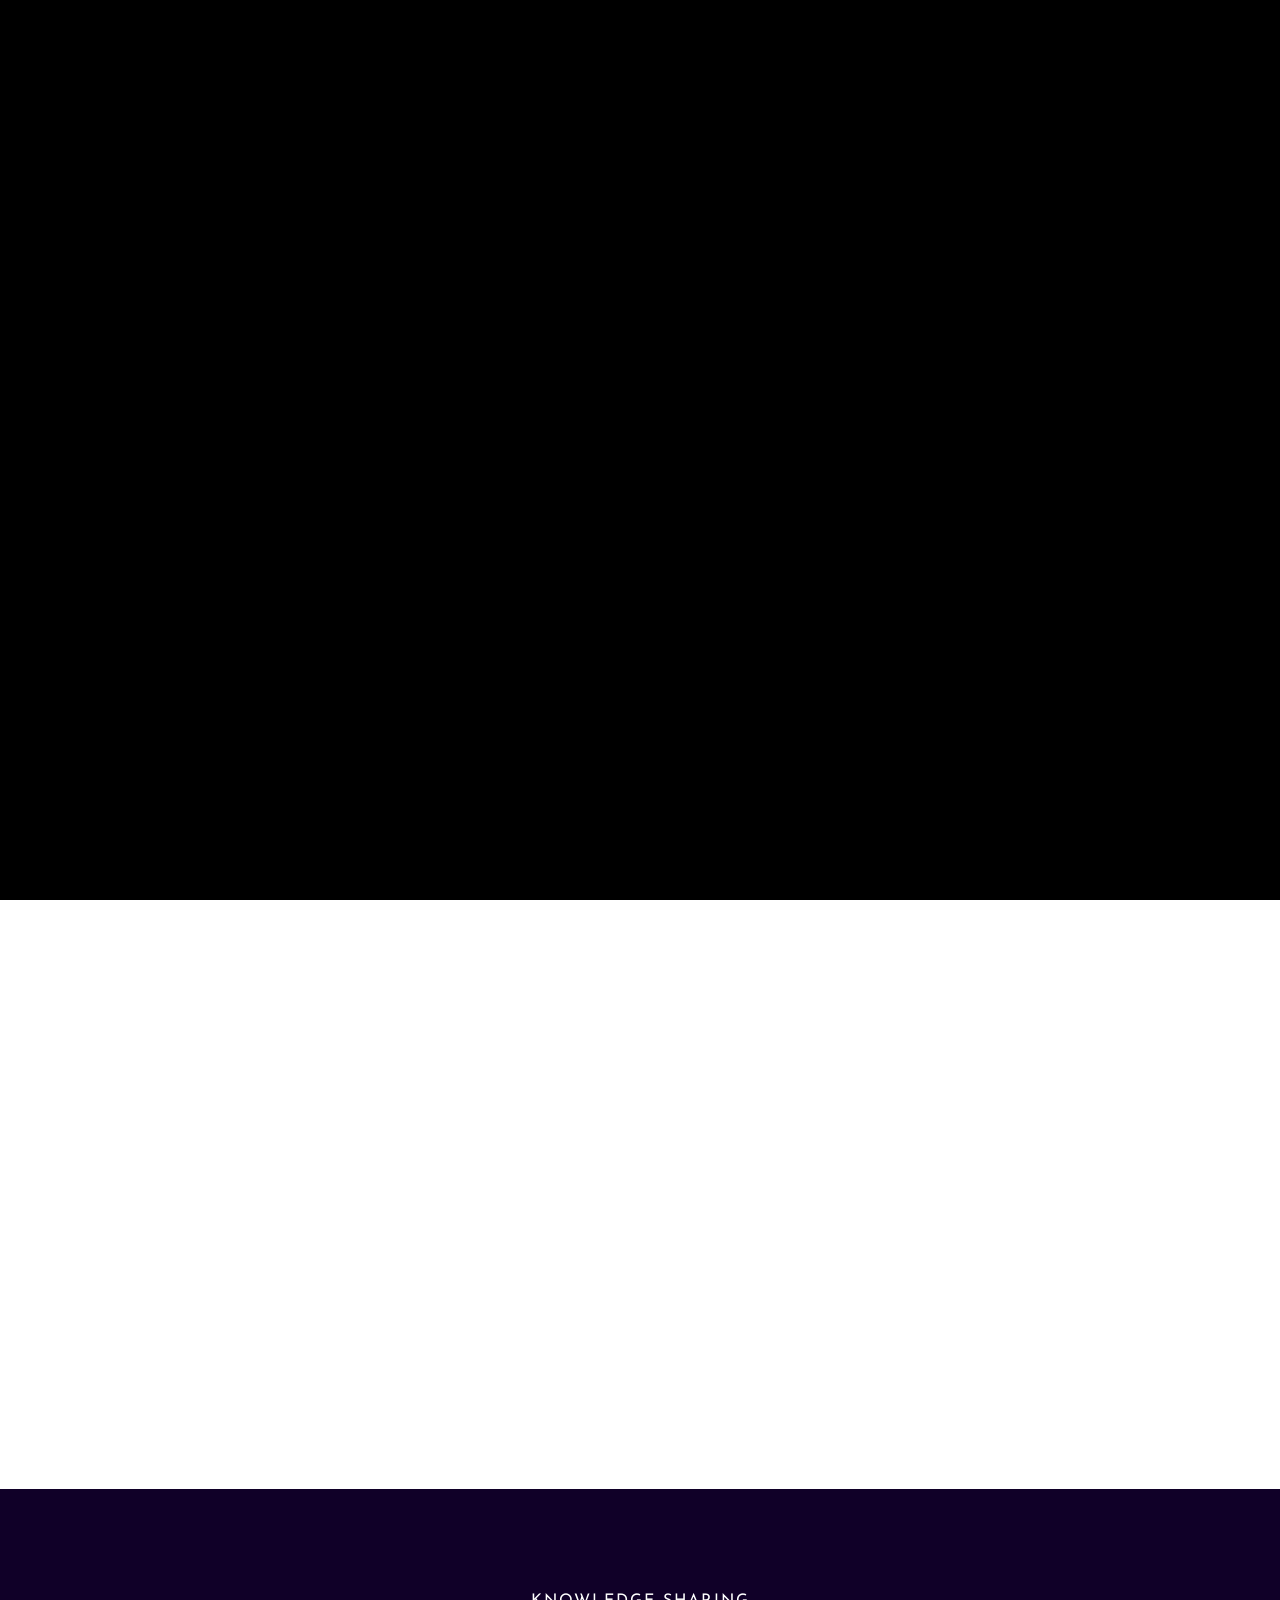
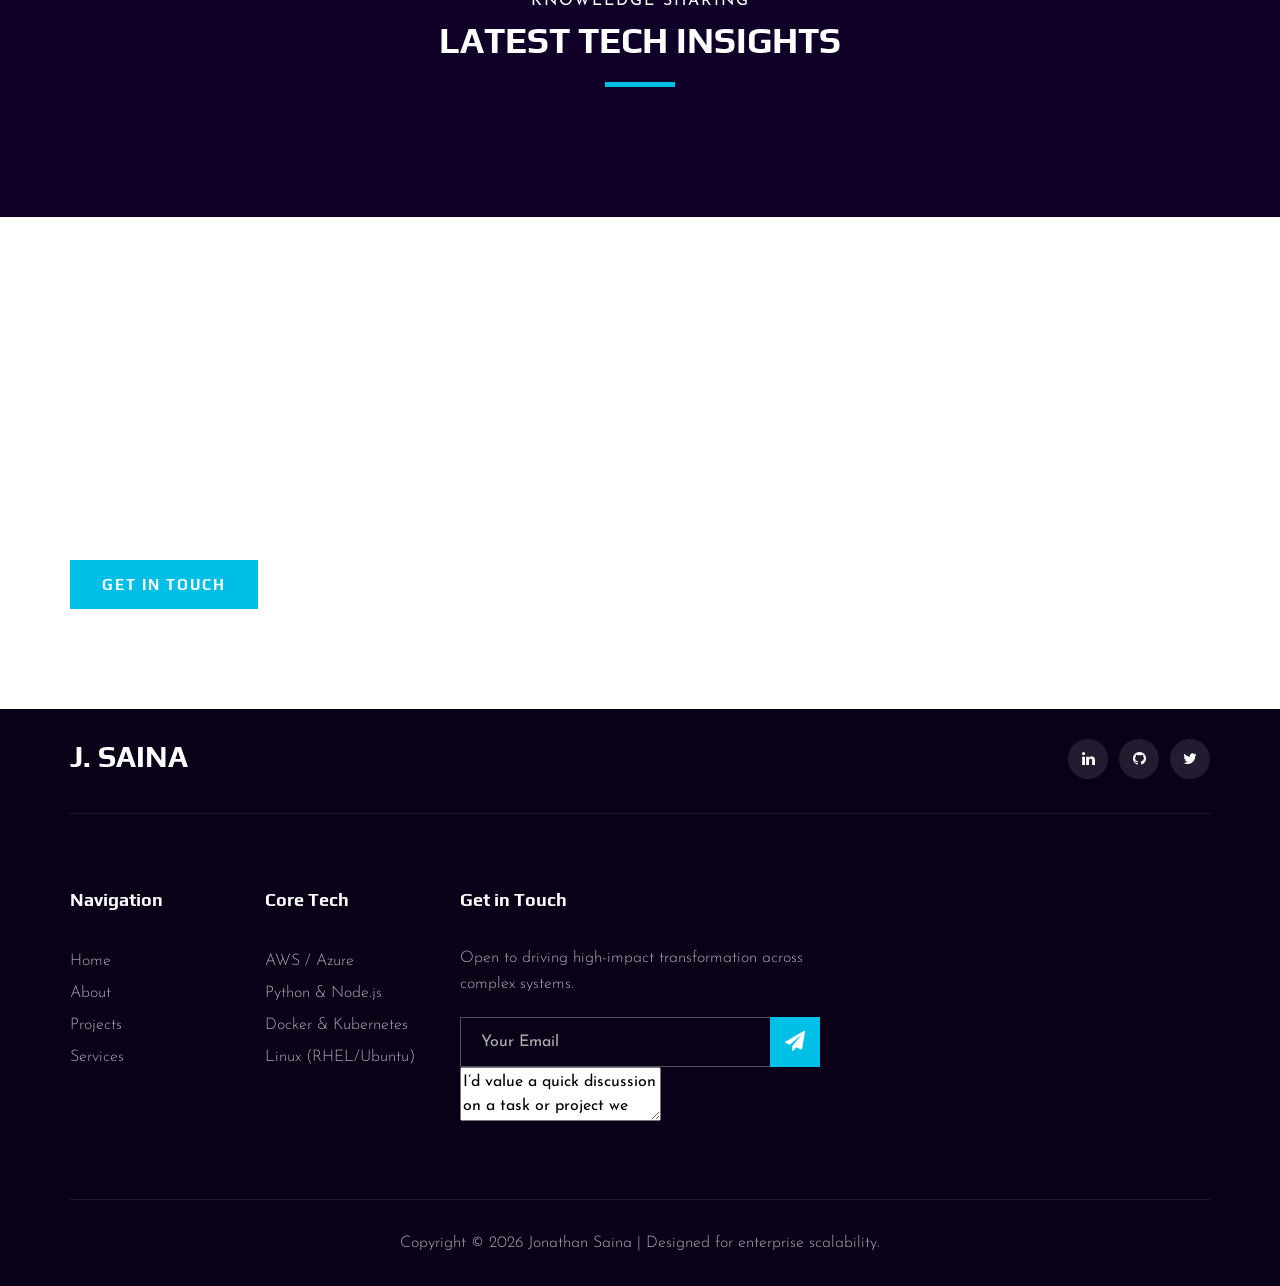
==== commit 5cc9467f: "Comment out counter section in index.html Comment out the counter section in index.html" ====
--- a/index.html
+++ b/index.html
@@ -49,6 +49,7 @@
                             <a href="https://www.linkedin.com/in/sainawj"><i class="fa fa-linkedin"></i></a>
                             <a href="https://github.com/Sainawj"><i class="fa fa-github"></i></a>
                             <a href="mailto:jonathansaina@gmail.com"><i class="fa fa-envelope"></i></a>
+                            <a href="https://wa.me/254737202053?text=Hello%2C%20I%20would%20like%20to%20consult%20for%20your%20services%20on%20a%20potential%20project.%20Please%20let%20me%20know%20when%20you%20have%20some%20time%20to%20discuss%20it." target="_blank" rel="noopener noreferrer"><i class="fa fa-whatsapp"></i></a>
                         </div>
                     </div>
                 </div>
@@ -178,7 +179,7 @@
         </div>
     </section>
 
-    <section class="counter">
+    <!-- <section class="counter">
         <div class="container">
             <div class="counter__content">
                 <div class="row">
@@ -220,7 +221,7 @@
                 </div>
             </div>
         </div>
-    </section>
+    </section> -->
 
     <section class="team spad set-bg" data-setbg="img/team-bg.jpg">
         <div class="container">
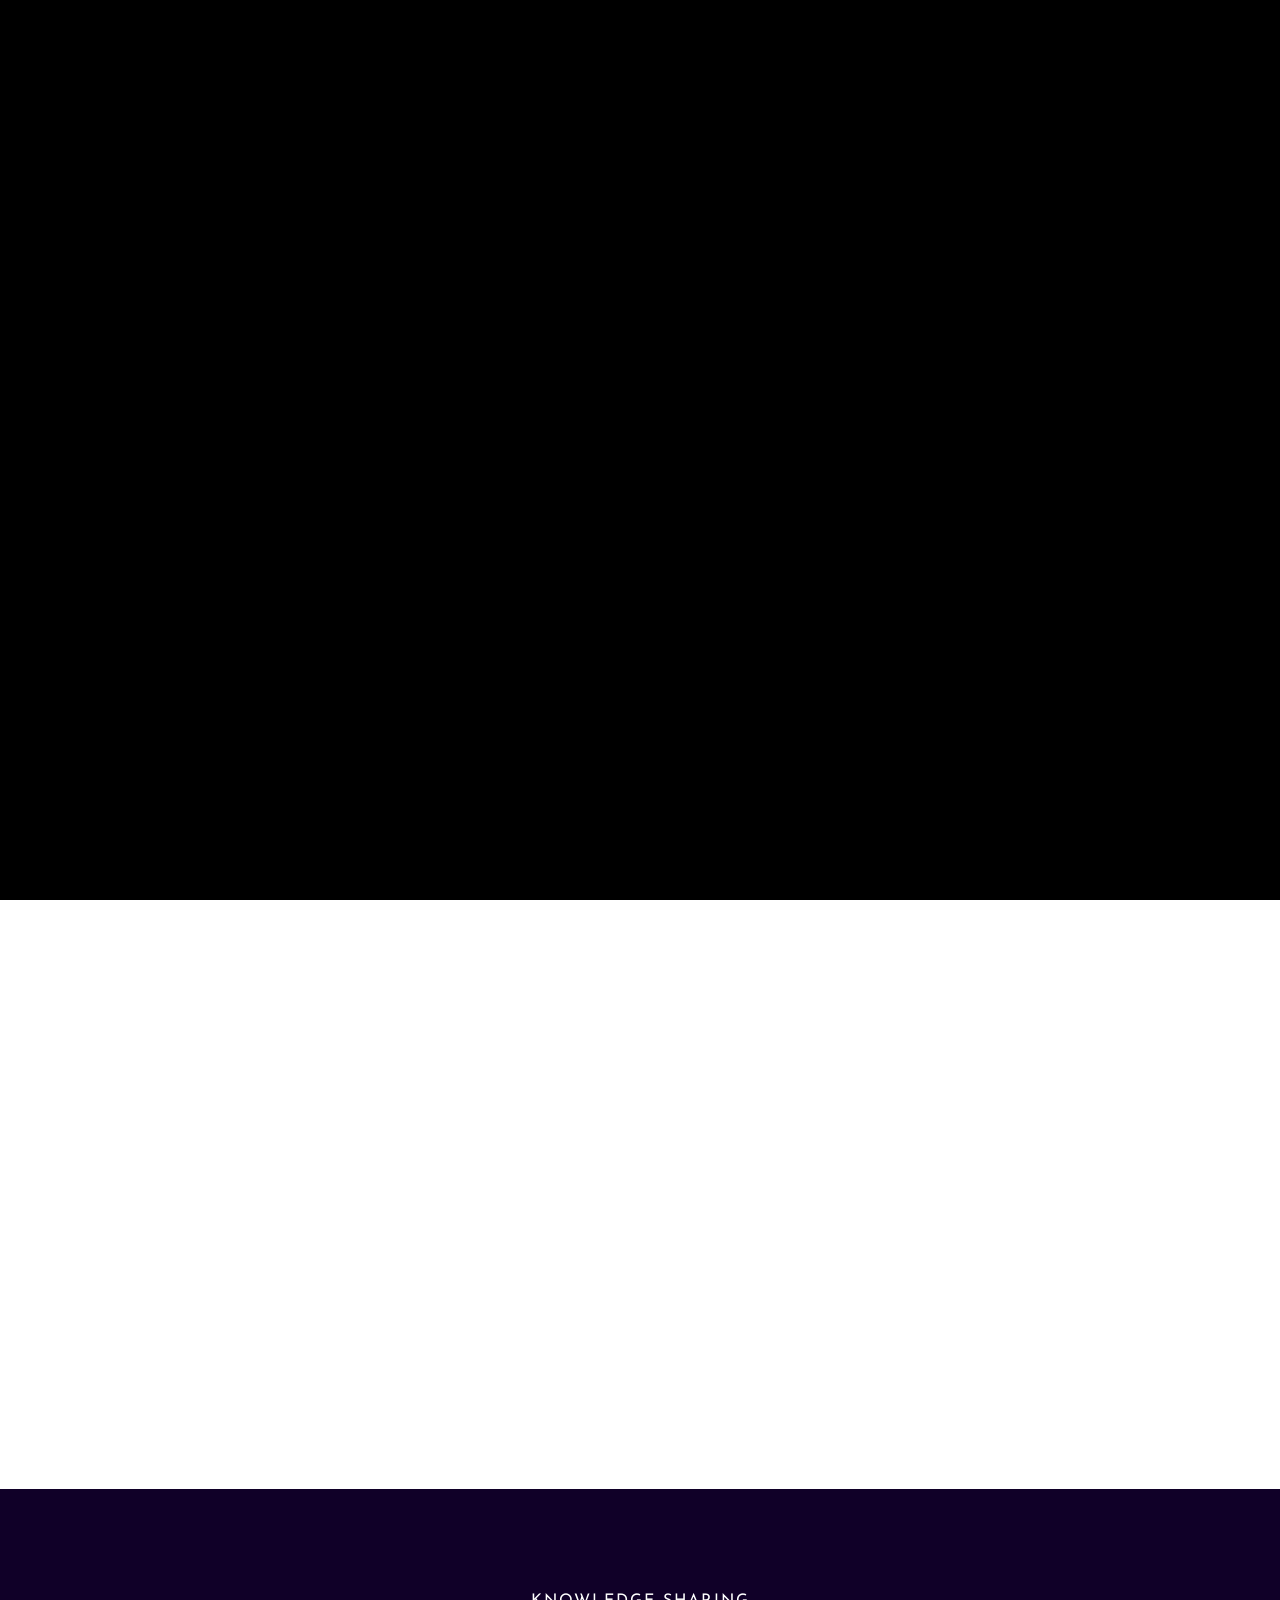
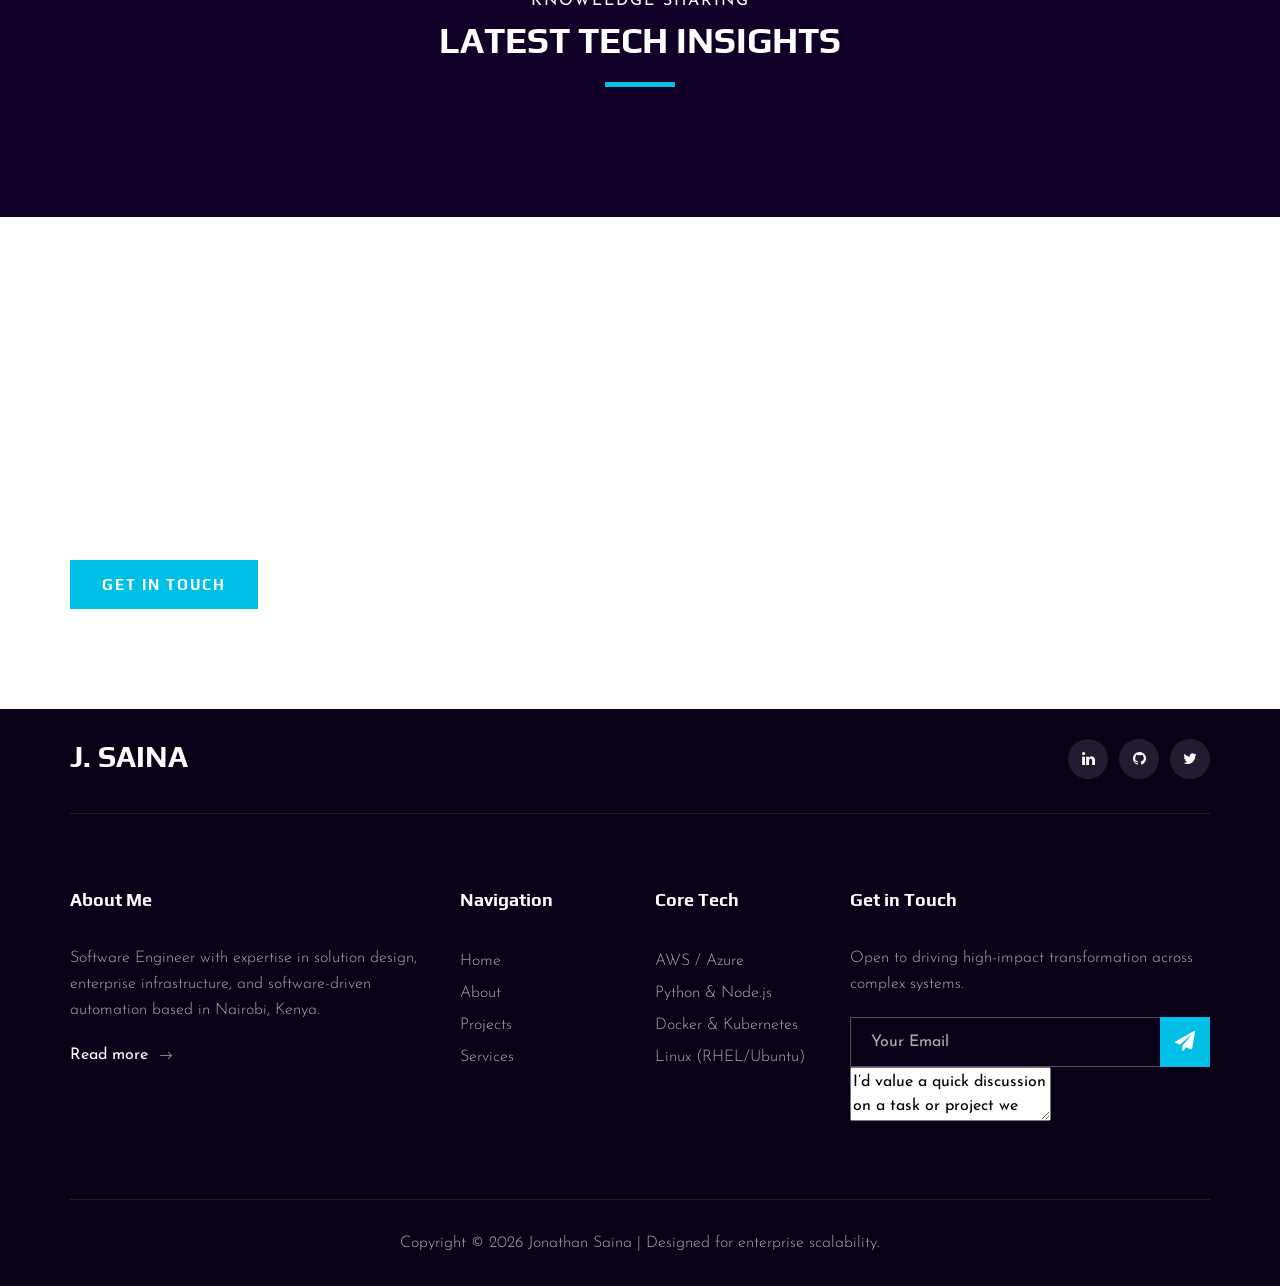
==== commit 5e437858: "Add 'About Me' section to footer Added a new section in the footer with an 'About Me' description." ====
--- a/index.html
+++ b/index.html
@@ -355,6 +355,13 @@
             </div>
             <div class="footer__option">
                 <div class="row">
+                    <div class="col-lg-4 col-md-6 col-sm-6">
+                        <div class="footer__option__item">
+                            <h5>About Me</h5>
+                            <p>Software Engineer with expertise in solution design, enterprise infrastructure, and software-driven automation based in Nairobi, Kenya.</p>
+                            <a href="./about.html" class="read__more">Read more <span class="arrow_right"></span></a>
+                        </div>
+                    </div>
                     <div class="col-lg-2 col-md-3 col-sm-3">
                         <div class="footer__option__item">
                             <h5>Navigation</h5>
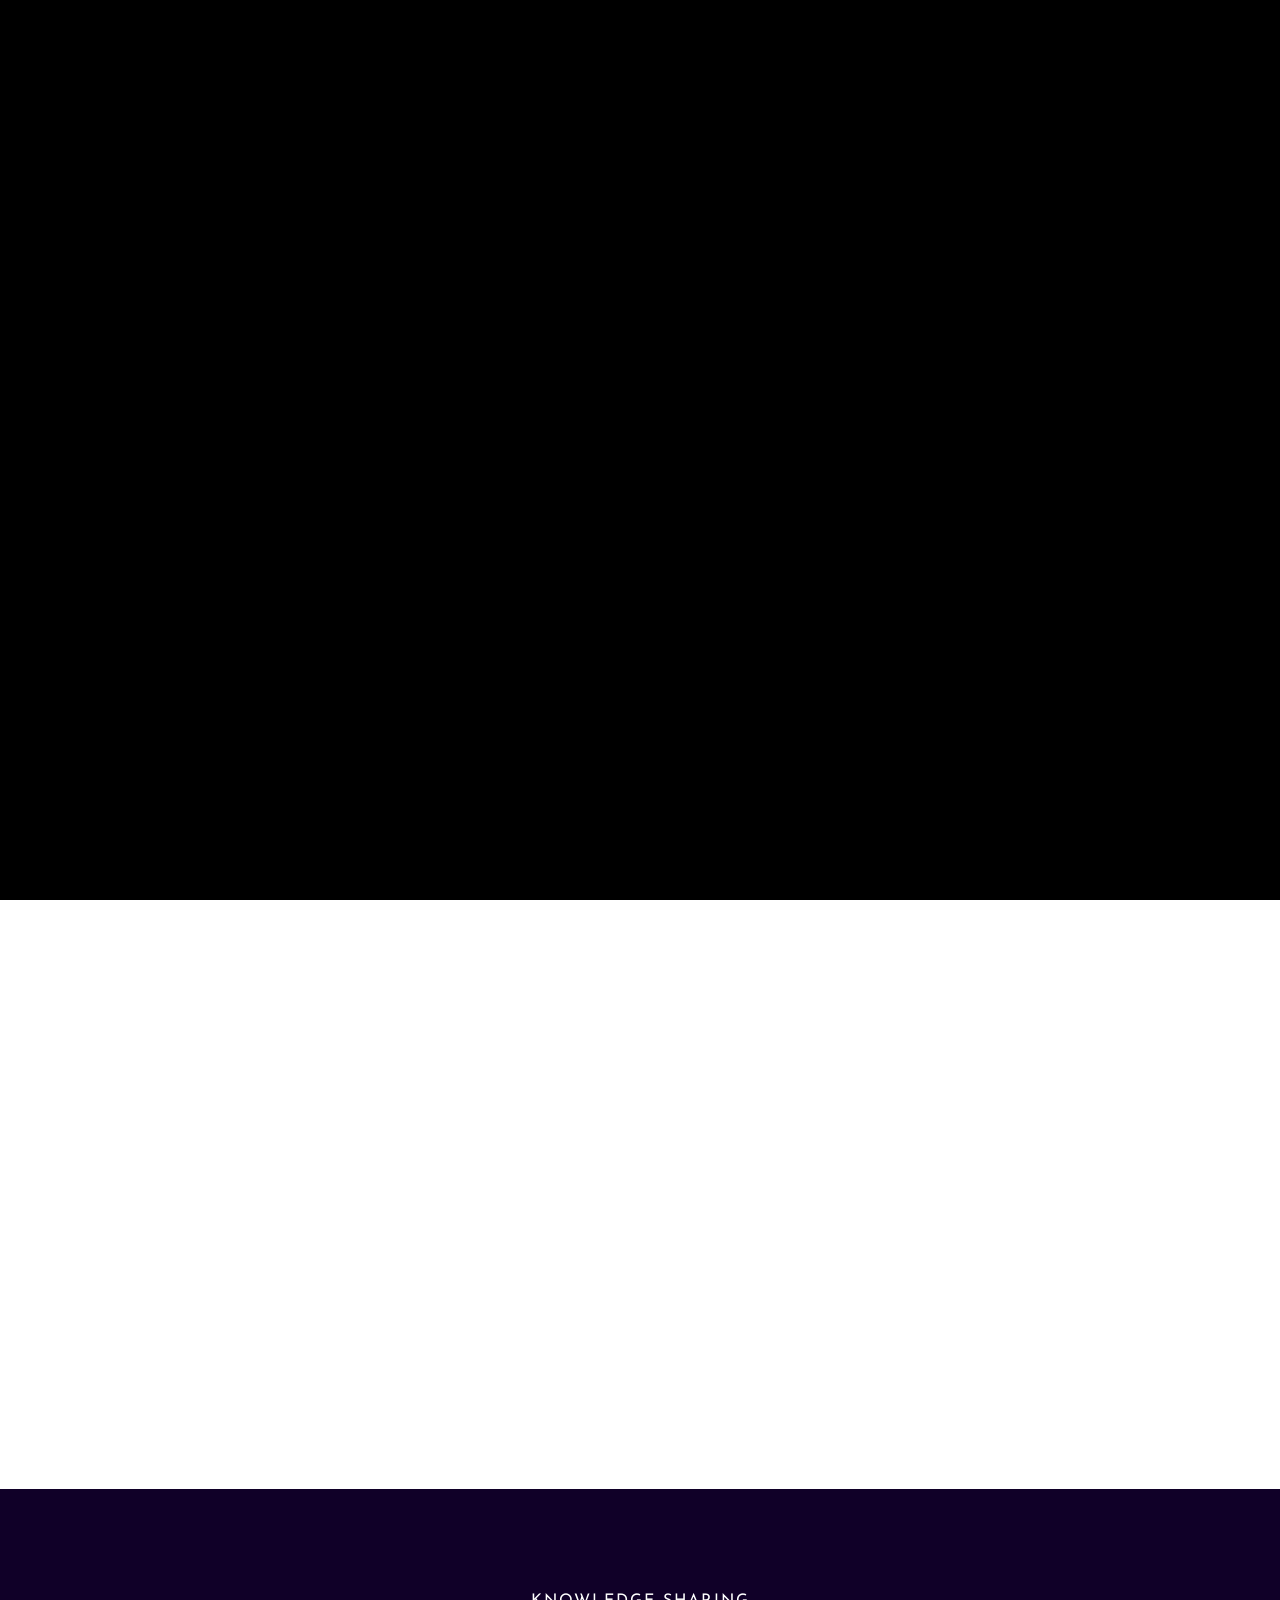
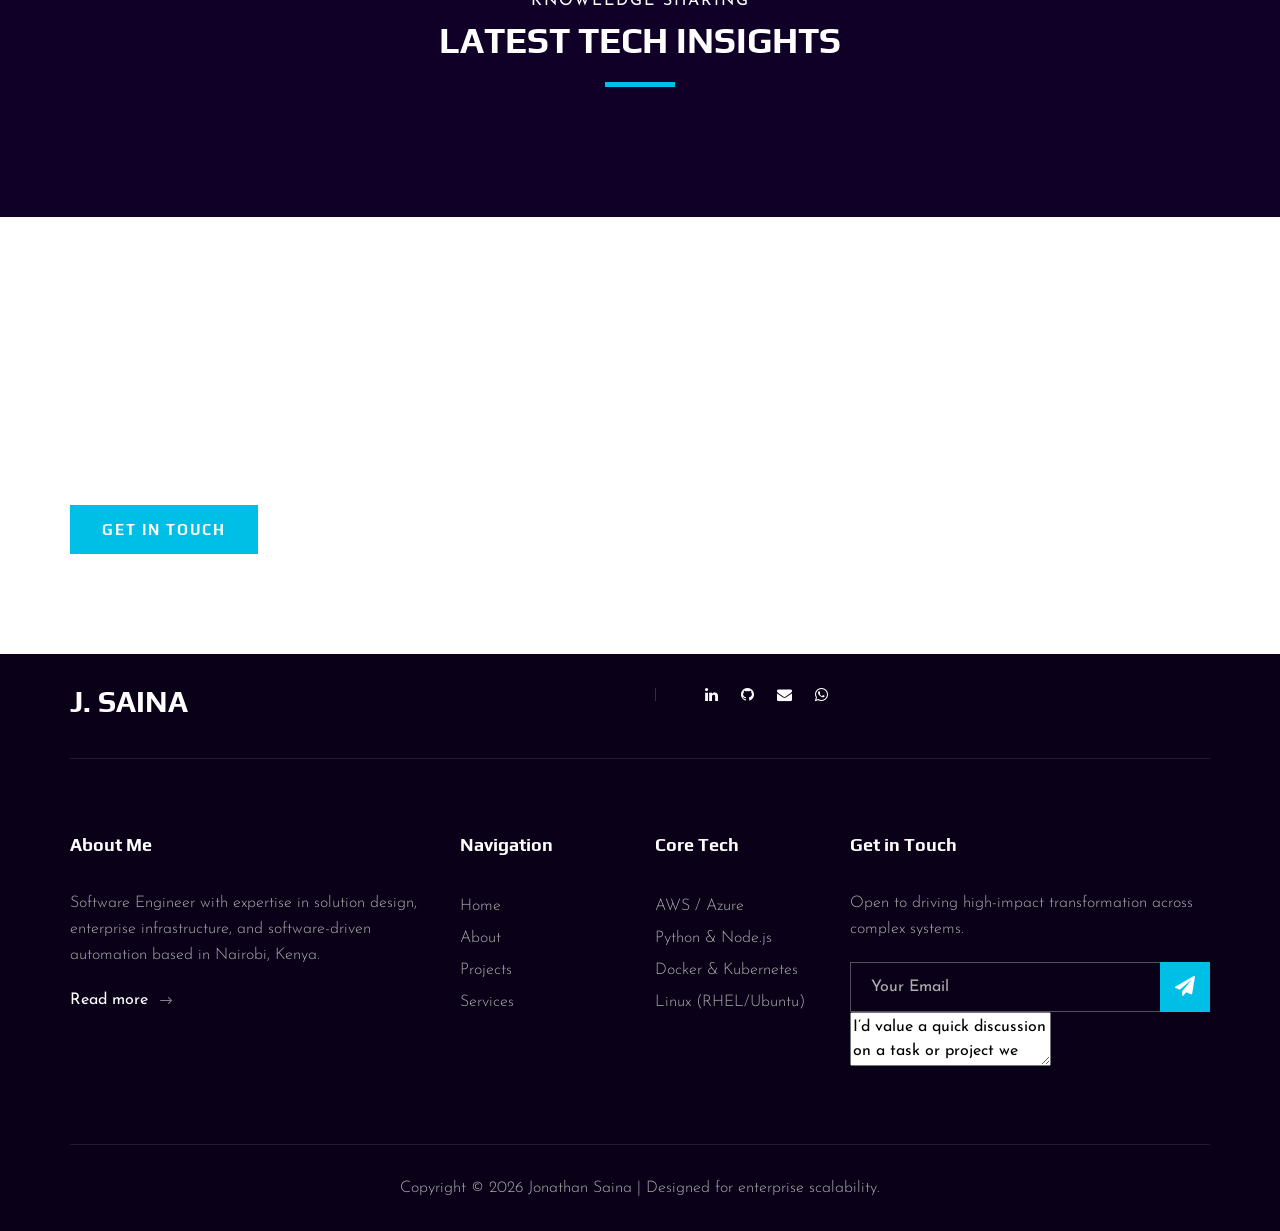
==== commit da10c6bf: "Update index.html" ====
--- a/index.html
+++ b/index.html
@@ -326,7 +326,7 @@
             <div class="row">
                 <div class="col-lg-8">
                     <div class="callto__text">
-                        <h2>Ready to scale your enterprise infrastructure?</h2>
+                        <h2>Ready to scale your enterprise?</h2>
                         <p>Let's build secure, automated, and high-performance solutions together.</p>
                         <a href="./contact.html">Get in Touch</a>
                     </div>
@@ -345,10 +345,11 @@
                         </div>
                     </div>
                     <div class="col-lg-6 col-md-6">
-                        <div class="footer__top__social">
-                            <a href="#"><i class="fa fa-linkedin"></i></a>
-                            <a href="#"><i class="fa fa-github"></i></a>
-                            <a href="#"><i class="fa fa-twitter"></i></a>
+                        <div class="header__nav__social">
+                            <a href="https://www.linkedin.com/in/sainawj"><i class="fa fa-linkedin"></i></a>
+                            <a href="https://github.com/Sainawj"><i class="fa fa-github"></i></a>
+                            <a href="mailto:jonathansaina@gmail.com"><i class="fa fa-envelope"></i></a>
+                            <a href="https://wa.me/254737202053?text=Hello%2C%20I%20would%20like%20to%20consult%20for%20your%20services%20on%20a%20potential%20project.%20Please%20let%20me%20know%20when%20you%20have%20some%20time%20to%20discuss%20it." target="_blank" rel="noopener noreferrer"><i class="fa fa-whatsapp"></i></a>
                         </div>
                     </div>
                 </div>
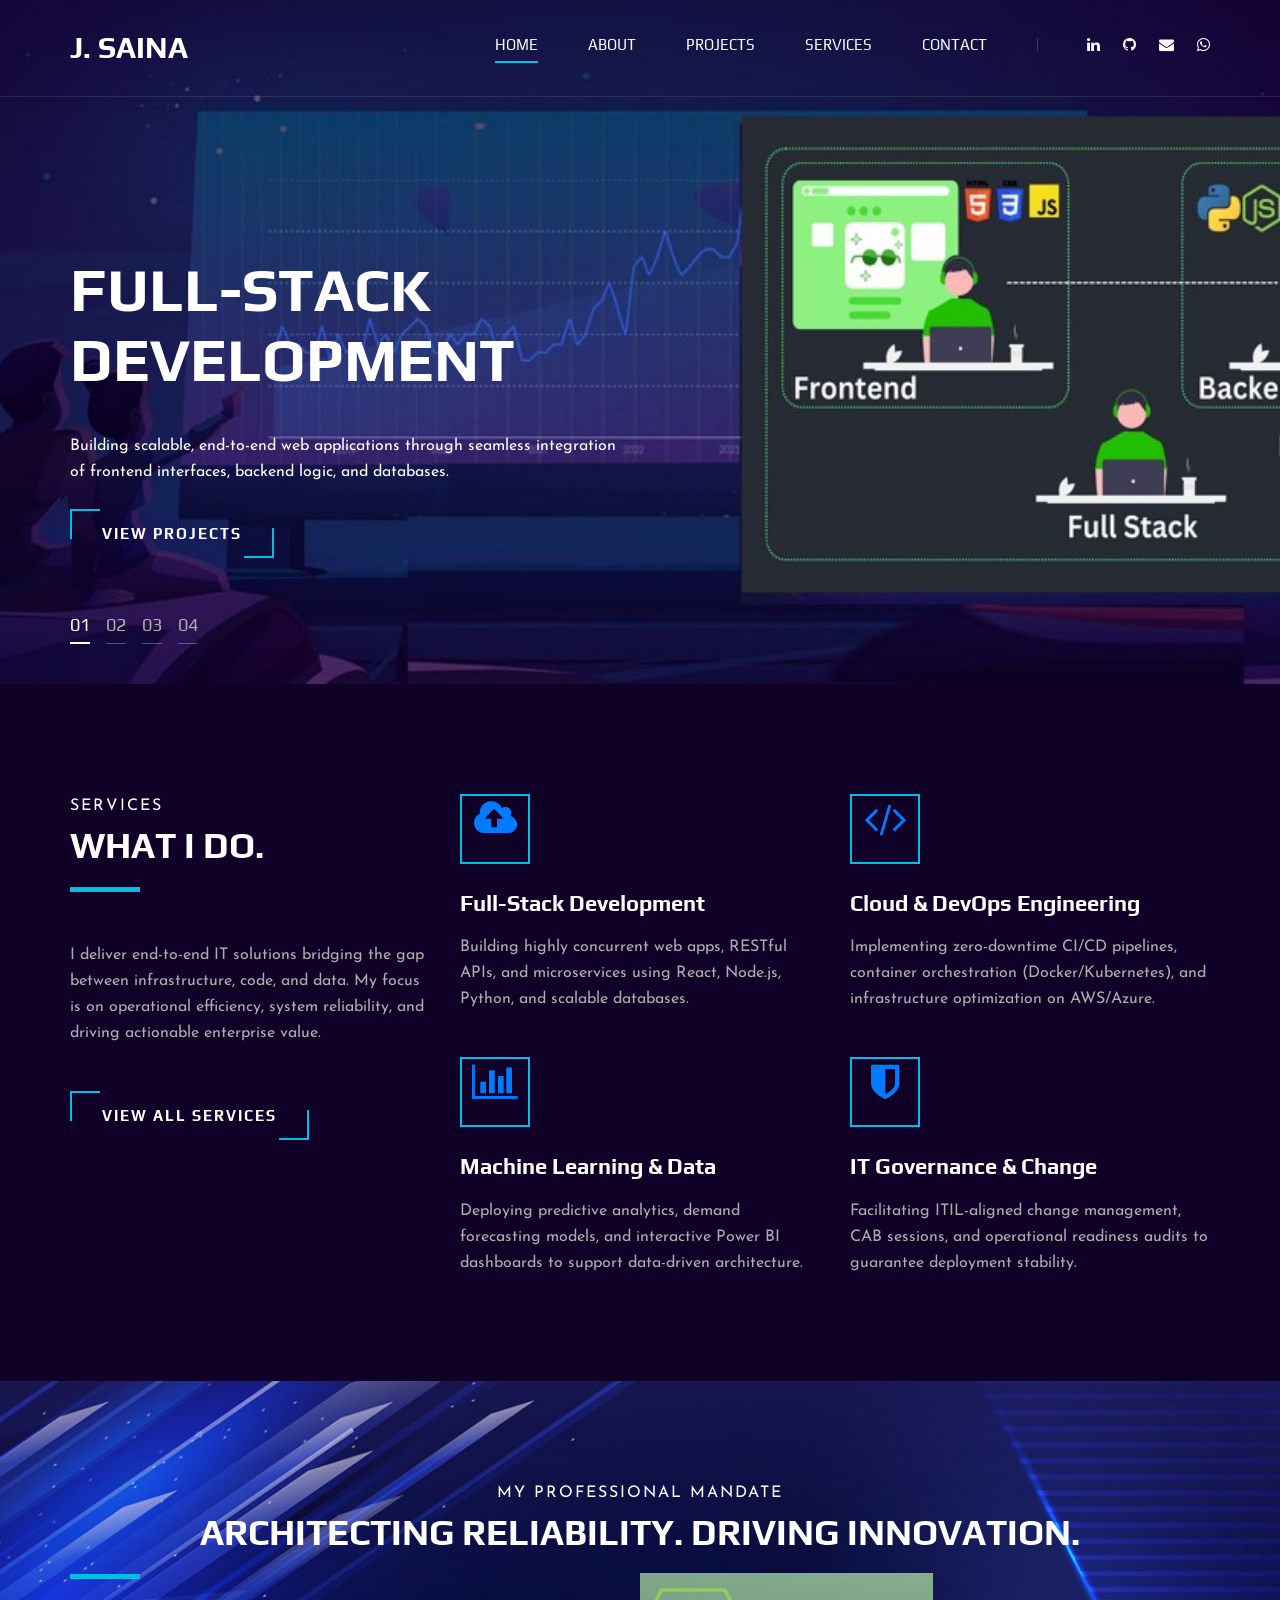
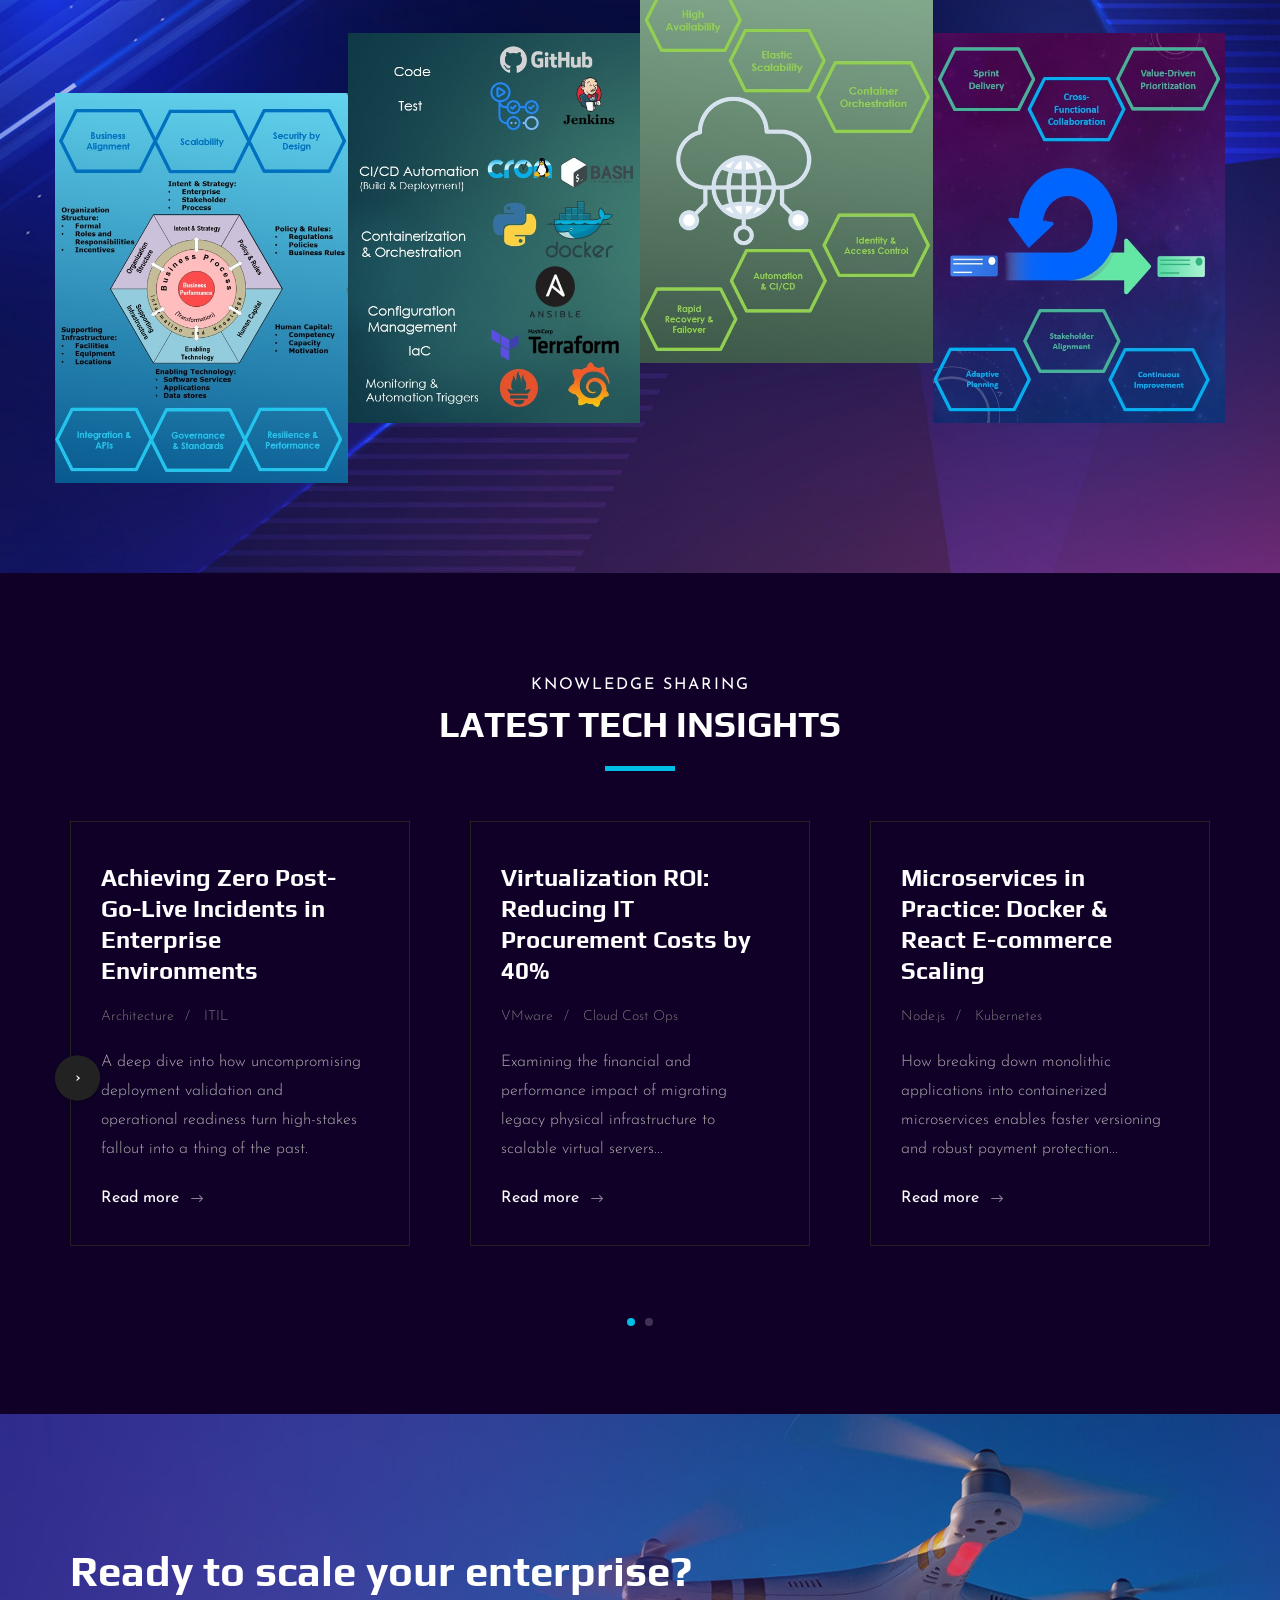
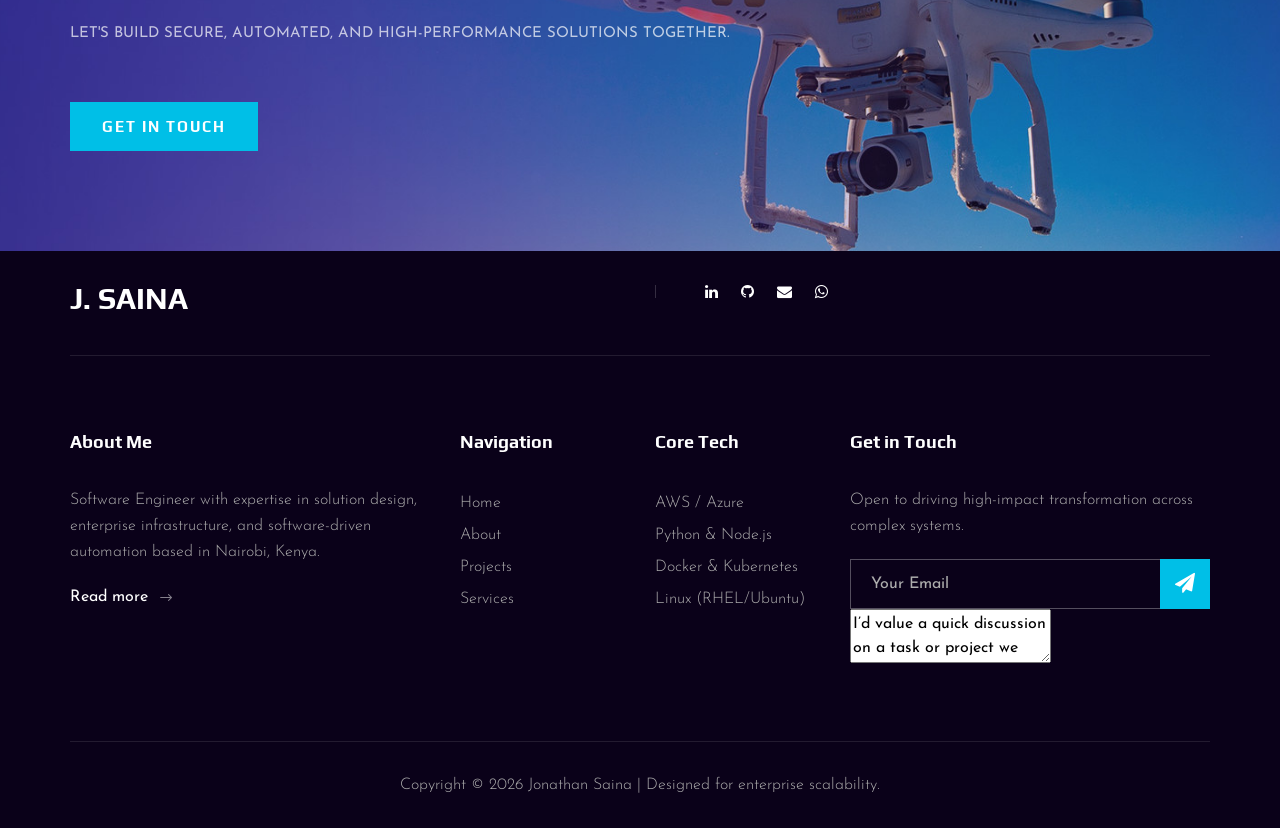
==== commit e9f4e1b1: "Update index.html" ====
--- a/index.html
+++ b/index.html
@@ -69,7 +69,7 @@
                             <div class="hero__text">
                                 <h2>Full-Stack Development</h2>
                                 <p class="text-white mb-4">Building scalable, end-to-end web applications through seamless integration of frontend interfaces, backend logic, and databases.</p>
-                                <a href="#" class="primary-btn">View Projects</a>
+                                <a href="./portfolio.html" class="primary-btn">View Projects</a>
                             </div>
                         </div>
                     </div>
@@ -271,7 +271,7 @@
         </div>
     </section>
 
-    <section class="latest spad">
+<section class="latest spad">
         <div class="container">
             <div class="row">
                 <div class="col-lg-12">
@@ -283,6 +283,7 @@
             </div>
             <div class="row">
                 <div class="latest__slider owl-carousel">
+                    <!-- Item 1 -->
                     <div class="col-lg-4">
                         <div class="blog__item latest__item">
                             <h4>Achieving Zero Post-Go-Live Incidents in Enterprise Environments</h4>
@@ -290,10 +291,12 @@
                                 <li>Architecture</li>
                                 <li>ITIL</li>
                             </ul>
-                            <p>A deep dive into how structured CAB validation and operational readiness checks can completely eliminate deployment fallout...</p>
-                            <a href="#">Read more <span class="arrow_right"></span></a>
-                        </div>
-                    </div>
+                            <p>A deep dive into how uncompromising deployment validation and operational readiness turn high-stakes fallout into a thing of the past.</p>
+                            <a href="https://www.linkedin.com/pulse/zero-post-go-live-incidents-myth-achievable-milestone-saina-jonathan-ttubf/?trackingId=a0fECXSpQSu6jxFnL6XDYQ%3D%3D">Read more <span class="arrow_right"></span></a>
+                        </div>
+                    </div>
+                    
+                    <!-- Item 2 -->
                     <div class="col-lg-4">
                         <div class="blog__item latest__item">
                             <h4>Virtualization ROI: Reducing IT Procurement Costs by 40%</h4>
@@ -305,6 +308,8 @@
                             <a href="#">Read more <span class="arrow_right"></span></a>
                         </div>
                     </div>
+                    
+                    <!-- Item 3 -->
                     <div class="col-lg-4">
                         <div class="blog__item latest__item">
                             <h4>Microservices in Practice: Docker & React E-commerce Scaling</h4>
@@ -316,6 +321,20 @@
                             <a href="#">Read more <span class="arrow_right"></span></a>
                         </div>
                     </div>
+
+                    <!-- Item 4 (Added to trigger the arrows) -->
+                    <div class="col-lg-4">
+                        <div class="blog__item latest__item">
+                            <h4>Automating CI/CD Pipelines for Zero-Downtime Deployments</h4>
+                            <ul>
+                                <li>Jenkins</li>
+                                <li>AWS</li>
+                            </ul>
+                            <p>Exploring the transition from manual updates to fully automated deployment pipelines, ensuring continuous delivery and high availability...</p>
+                            <a href="#">Read more <span class="arrow_right"></span></a>
+                        </div>
+                    </div>
+                    
                 </div>
             </div>
         </div>
--- a/css/style.css
+++ b/css/style.css
@@ -2167,4 +2167,53 @@
   .blog__details__quote {
     padding: 30px 40px 35px 35px;
   }
-}+}
+/* Position the Owl Carousel Navigation Arrows */
+.latest__slider .owl-nav button {
+    position: absolute;
+    top: 50%;
+    transform: translateY(-50%);
+    width: 45px;
+    height: 45px;
+    background: #222 !important; /* Dark background for the arrow button */
+    color: #ffffff !important;
+    border-radius: 50%;
+    font-size: 24px;
+    display: flex;
+    align-items: center;
+    justify-content: center;
+    transition: all 0.3s ease;
+    box-shadow: 0px 4px 10px rgba(0, 0, 0, 0.1);
+}
+
+/*------------------
+        Latest Slider
+    --------------------*/
+    $(".latest__slider").owlCarousel({
+        loop: true,
+        margin: 30,
+        items: 3,
+        dots: true,
+        dotsEach: 2,
+        smartSpeed: 1200,
+        autoHeight: false,
+        autoplayTimeout: 4000,          
+        autoplayHoverPause: true,       
+        nav: true,                      
+        navText: [
+            "<i class='fa fa-angle-left'></i>", 
+            "<i class='fa fa-angle-right'></i>"
+        ],
+        autoplay: true,
+        responsive: {
+            992: {
+                items: 3
+            },
+            768: {
+                items: 2
+            },
+            320: {
+                items: 1
+            }
+        }
+    });
